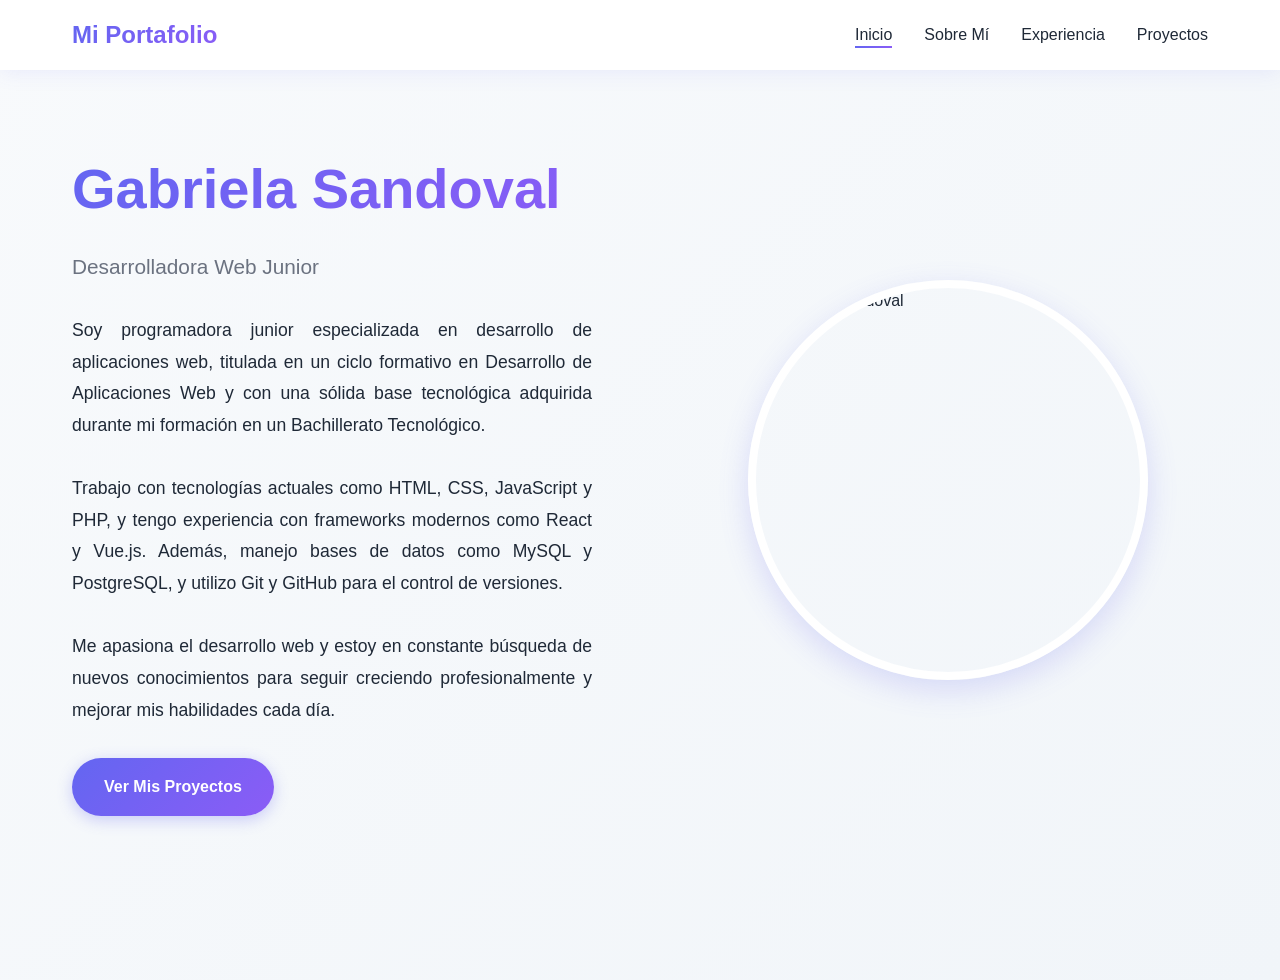
==== index.html @ 5e17a6da "proyectos_php" ====
<!DOCTYPE html>
<html lang="es">
<head>
    <meta charset="UTF-8">
    <meta name="viewport" content="width=device-width, initial-scale=1.0">
    <title> Gabriela Sandoval - Portafolio</title>
    <link href="https://cdnjs.cloudflare.com/ajax/libs/font-awesome/6.0.0/css/all.min.css" rel="stylesheet">
    <script src="./main.js"></script>
    <link rel="stylesheet" href="./estilos.css">
</head>
<body>
    <header>
        <nav>
            <div class="logo">Mi Portafolio</div>
            
            <div class="hamburger" onclick="toggleMenu()">
                <span></span>
                <span></span>
                <span></span>
            </div>
            
            <ul class="nav-links" id="navLinks">
                <li><a href="#" onclick="showPage('home'); closeMenu();" class="active">Inicio</a></li>
                <li><a href="#" onclick="showPage('about'); closeMenu();">Sobre Mí</a></li>
                <li><a href="#" onclick="showPage('experience'); closeMenu();">Experiencia</a></li>
                <li><a href="#" onclick="showPage('projects'); closeMenu();">Proyectos</a></li>
            </ul>
        </nav>
    </header>

    <main>
        <!-- Home Page -->
        <div id="home" class="page active">
            <section class="hero">
                <div class="hero-content">
                    <h1>Gabriela Sandoval</h1>
                    <p class="subtitle">Desarrolladora Web Junior</p>
                    <p class="description">
                        Soy programadora junior especializada en desarrollo de aplicaciones web, titulada en un ciclo formativo en Desarrollo de Aplicaciones Web y con una sólida base tecnológica adquirida durante mi formación en un Bachillerato Tecnológico.
                        <br><br>Trabajo con tecnologías actuales como HTML, CSS, JavaScript y PHP, y tengo experiencia con frameworks modernos como React y Vue.js. Además, manejo bases de datos como MySQL y PostgreSQL, y utilizo Git y GitHub para el control de versiones.
                        <br><br>Me apasiona el desarrollo web y estoy en constante búsqueda de nuevos conocimientos para seguir creciendo profesionalmente y mejorar mis habilidades cada día.
                    </p>
                    <a href="#" onclick="showPage('projects')" class="cta-button">
                        Ver Mis Proyectos
                    </a>
                </div>
                <div class="hero-image">
                    <img src="https://res.cloudinary.com/dhw8hy9el/image/upload/v1749577995/1733227159108_lafixz.jpg" alt="Gabriela Sandoval" class="profile-photo">
                </div>
            </section>
        </div>

        <!-- About Page -->
        <div id="about" class="page">
            <section class="about-section">
                <h2 class="section-title">Sobre Mí</h2>
                <p style="font-size: 1.1rem; line-height: 1.8; text-align: center; margin-bottom: 3rem;">
                    Soy una desarrolladora web de 19 años, recién graduada del Ciclo Superior en Desarrollo de Aplicaciones Web. A lo largo de mi formación, he trabajado con tecnologías actuales y he tenido la oportunidad de aplicar mis conocimientos en entornos profesionales reales, lo que me ha permitido adquirir experiencia práctica y consolidar mis habilidades. Me apasiona crear soluciones web innovadoras y estoy siempre dispuesta a aprender nuevas tecnologías.
                </p>

                <div class="tech-section">
                    <h3 class="tech-title">Frontend</h3>
                    <div class="tech-grid">
                        <div class="tech-item">
                            <i class="fab fa-html5 tech-icon html-icon"></i>
                            <span class="tech-name">HTML5</span>
                        </div>
                        <div class="tech-item">
                            <i class="fab fa-css3-alt tech-icon css-icon"></i>
                            <span class="tech-name">CSS3</span>
                        </div>
                        <div class="tech-item">
                            <i class="fab fa-js-square tech-icon js-icon"></i>
                            <span class="tech-name">JavaScript</span>
                        </div>
                        <div class="tech-item">
                            <i class="fab fa-react tech-icon react-icon"></i>
                            <span class="tech-name">React</span>
                        </div>
                        <div class="tech-item">
                            <i class="fab fa-vuejs tech-icon vue-icon"></i>
                            <span class="tech-name">Vue.js</span>
                        </div>
                        <div class="tech-item">
                            <i class="fab fa-bootstrap tech-icon bootstrap-icon"></i>
                            <span class="tech-name">Bootstrap</span>
                        </div>
                    </div>
                </div>

                <div class="tech-section">
                    <h3 class="tech-title">Backend</h3>
                    <div class="tech-grid">
                        <div class="tech-item">
                            <i class="fab fa-java tech-icon java-icon"></i>
                            <span class="tech-name">Java</span>
                        </div>
                        <div class="tech-item">
                            <i class="fas fa-database tech-icon mysql-icon"></i>
                            <span class="tech-name">MySQL</span>
                        </div>
                        <div class="tech-item">
                            <i class="fab fa-php tech-icon php-icon"></i>
                            <span class="tech-name">PHP</span>
                        </div>
                        <div class="tech-item">
                            <i class="fas fa-database tech-icon postgresql-icon"></i>
                            <span class="tech-name">PostgreSQL</span>
                        </div>
                    </div>
                </div>

                <div class="tech-section">
                    <h3 class="tech-title">Control de Versiones</h3>
                    <div class="tech-grid">
                        <div class="tech-item">
                            <i class="fab fa-git-alt tech-icon git-icon"></i>
                            <span class="tech-name">Git</span>
                        </div>
                        <div class="tech-item">
                            <i class="fab fa-github tech-icon github-icon"></i>
                            <span class="tech-name">GitHub</span>
                        </div>
                    </div>
                </div>
            </section>

            <section class="about-section">
                <h3 style="font-size: 2rem; margin-bottom: 1.5rem; color: var(--primary-purple);">Más Información Personal</h3>
                <div style="display: grid; grid-template-columns: 1fr 1fr; gap: 2rem; align-items: center;">
                    <div>
                        <p style="margin-bottom: 1rem;"><strong>Ubicación:</strong> Mataró, Barcelona. España</p>
                        <p style="margin-bottom: 1rem;"><strong>Edad:</strong> 19 años</p>
                        <p style="margin-bottom: 1rem;"><strong>Idiomas:</strong> Español (Nativo), Inglés (Intermedio), Catalán(Alto)</p>
                        <p style="margin-bottom: 1rem;"><strong>Intereses Personales:</strong> Lectura, Música, Edición de Videos.</p> 
                    </div>
                    <div style="text-align: center;">
                        <img src="https://res.cloudinary.com/dhw8hy9el/image/upload/v1749577995/1733227159108_lafixz.jpg" alt="Gabriela Sandoval" class="profile-photo">
                    </div>
                </div>
            </section>

            <div class="contact-info">
                <h3 style="margin-bottom: 2rem; color: var(--primary-purple);">Información de Contacto</h3>
                
                <div class="contact-item">
                    <i class="fas fa-envelope"></i>
                    <div>
                        <strong>Email</strong>
                        <p>gabsxc.ss@gmail.com</p>
                    </div>
                </div>
                <div class="contact-item">
                    <i class="fas fa-phone"></i>
                    <div>
                        <strong>Teléfono</strong>
                        <p>+34 666 90 12 03</p>
                    </div>
                </div>
                <div class="contact-item">
                    <i class="fab fa-linkedin"></i>
                    <div>
                        <strong>LinkedIn</strong>
                        <p><a href="https://www.linkedin.com/in/gabriela-sandoval-castillo/">linkedin.com/in/gabriela-sandoval-castillo</a></p>
                    </div>
                </div>
                <div class="contact-item">
                    <i class="fab fa-github"></i>
                    <div>
                        <strong>GitHub</strong>
                        <p><a href="https://github.com/gabsxcs/"> github.com/gabsxcs </a></p>
                    </div>
                </div>
            </div>
        </div>

        <!-- Experience Page -->
        <div id="experience" class="page">
            <h2 class="section-title">Experiencia y Formación</h2>
            
            <div class="timeline">
                <div class="timeline-item">
                    <h3>Desarrolladora Web Junior</h3>
                    <p class="timeline-insti">Tellmebye • Enero 2025 - Junio 2025</p>
                    <p>Prácticas laborales en desarrollo web utilizando PHP, JavaScript, HTML y CSS. Trabajo con bases de datos MySQL. Desarrollo de funcionalidades frontend y backend en proyectos reales.</p>
                </div>
                <div class="timeline-item">
                    <h3>Ciclo Superior en Desarrollo de Aplicaciones Web</h3>
                    <p class="timeline-insti">Institut Thos I Codina • 2023 - 2025</p>
                    <p>Formación superior completa en desarrollo de aplicaciones web. Aprendizaje de lenguajes como PHP, Java, JavaScript, frameworks como React, y gestión de bases de datos con MySQL y PostgreSQL.</p>
                </div>
                <div class="timeline-item">
                    <h3>Bachillerato Científico/Tecnológico</h3>
                    <p class="timeline-insti">Instituto Laia L'Arquera • 2021 - 2023</p>
                    <p>Formación académica en ciencias y tecnología.</p>
                </div>
            </div>
        </div>

        <!-- Projects Page -->
        <div id="projects" class="page">
            <h2 class="section-title">Mis Proyectos</h2>
            
            <div class="projects-grid">
                <div class="project-card">
                    <div class="project-header">
                        <h3>API de Microservicios</h3>
                        <p>Gestión de eventos, tickets y usuarios</p>
                    </div>
                    <div class="project-body">
                        <p>API RESTful construida con arquitectura de microservicios. Soporta autenticación JWT, gestión completa de eventos, tickets en PDF, exportación XML y administración de usuarios, asientos y compras.</p>
                        <div class="project-links">
                            <a href="https://github.com/gabsxcs/Portafolio_Proyectos_Daw/tree/main/PHP/API_REST" class="project-link" target="_blank">
                                <i class="fab fa-github"></i>
                                GitHub
                            </a>
                            <a href="https://gold-firefly-407045.postman.co/workspace/My-Workspace~3f5e3eb7-c4a8-4904-8ec4-5f84d96fe2bd/collection/42588618-d0887037-cf88-4fce-acd1-9564e417508e" class="project-link" target="_blank">
                                <i class="fas fa-external-link-alt"></i>
                                Postman
                            </a>
                        </div>
                    </div>
                </div>

                <div class="project-card">
                    <div class="project-header">
                        <h3>Generador de Entradas PDF</h3>
                        <p>Entradas de conciertos con QR y código de barras</p>
                    </div>
                    <div class="project-body">
                        <p>Aplicación en PHP para generar entradas en formato PDF con diseño visual, código QR y código de barras. Utiliza mPDF, QR Code Generator y Barcode Generator para crear documentos personalizados desde el navegador.</p>
                        <div class="project-links">
                            <a href="https://github.com/gabsxcs/Portafolio_Proyectos_Daw/tree/main/PHP/Entrada_Concierto" class="project-link" target="_blank">
                                <i class="fab fa-github"></i>
                                GitHub
                            </a>
                            <a href="./files/entrada_Demo.pdf" class="project-link" target="_blank">
                                <i class="fas fa-external-link-alt"></i>
                                Demo PDF
                            </a>
                        </div>
                    </div>
                </div>

                <div class="project-card">
                    <div class="project-header">
                        <h3>Gestión de Frases Célebres</h3>
                        <p>Aplicación MVC con PHP y Doctrine</p>
                    </div>
                    <div class="project-body">
                        <p>Aplicación web MVC desarrollada en PHP con Doctrine ORM. <br> Permite gestionar frases célebres, autores y temas con CRUD, buscador, paginación, y enrutamiento dinámico mediante FrontController. Incluye asociaciones y eliminación en cascada.</p>
                        <div class="project-links">
                            <a href="https://github.com/gabsxcs/Portafolio_Proyectos_Daw/tree/main/PHP/Frases_Doctrine" class="project-link" target="_blank">
                                <i class="fab fa-github"></i>
                                GitHub
                            </a>
                        </div>
                    </div>
                </div>

                <div class="project-card">
                    <div class="project-header">
                        <h3>Gestión de Frases + Landing Page</h3>
                        <p>App MVC con XML, eventos y análisis de inversiones</p>
                    </div>
                    <div class="project-body">
                        <p>Aplicación web con arquitectura MVC que gestiona frases célebres, autores y temas. Incluye una landing page con calendario de eventos, formulario de contacto, carga de datos desde XML y análisis de inversiones conectando con Inversis. <br>Base de datos gestionada mediante clases PDO/MySQLi.</p>
                        <div class="project-links">
                            <a href="https://github.com/gabsxcs/Portafolio_Proyectos_Daw/tree/main/PHP/LandingPage_%26_Frases" class="project-link" target="_blank">
                                <i class="fab fa-github"></i>
                                GitHub
                            </a>
                        </div>
                    </div>
                </div>
            </div>
        </div>
    </main>
</body>
</html>
---- estilos.css ----
/*Aqui 1*/

* {
            margin: 0;
            padding: 0;
            box-sizing: border-box;
}

            :root {
            --primary-purple: #6366f1;
            --secondary-purple: #8b5cf6;
            --light-purple: #f3f4f6;
            --dark-purple: #4c1d95;
            --accent-purple: #a855f7;
            --text-dark: #1f2937;
            --text-light: #6b7280;
            --white: #ffffff;
            --gradient: linear-gradient(135deg, #6366f1 0%, #8b5cf6 100%);
            }

        body {
            font-family: 'Segoe UI', Tahoma, Geneva, Verdana, sans-serif;
            line-height: 1.6;
            color: var(--text-dark);
            background: linear-gradient(135deg, #f8fafc 0%, #f1f5f9 100%);
            min-height: 100vh;
        }

        /* Header and Navigation */
        header {
            position: fixed;
            top: 0;
            width: 100%;
            background: rgba(255, 255, 255, 0.95);
            backdrop-filter: blur(10px);
            z-index: 1000;
            padding: 1rem 0;
            box-shadow: 0 2px 20px rgba(99, 102, 241, 0.1);
        }

        nav {
            max-width: 1200px;
            margin: 0 auto;
            display: flex;
            justify-content: space-between;
            align-items: center;
            padding: 0 2rem;
        }

        .logo {
            font-size: 1.5rem;
            font-weight: 700;
            background: var(--gradient);
            -webkit-background-clip: text;
            -webkit-text-fill-color: transparent;
            background-clip: text;
        }

        .nav-links {
            display: flex;
            list-style: none;
            gap: 2rem;
            transition: all 0.3s ease;
        }

        .nav-links a {
            text-decoration: none;
            color: var(--text-dark);
            font-weight: 500;
            transition: all 0.3s ease;
            position: relative;
        }

        .nav-links a::after {
            content: '';
            position: absolute;
            bottom: -5px;
            left: 0;
            width: 0;
            height: 2px;
            background: var(--gradient);
            transition: width 0.3s ease;
        }

        .nav-links a:hover::after,
        .nav-links a.active::after {
            width: 100%;
        }

        /* Menú Hamburguesa */
        .hamburger {
            display: none;
            flex-direction: column;
            cursor: pointer;
            padding: 0.5rem;
            z-index: 1001;
            position: relative;
        }

        .hamburger span {
            width: 25px;
            height: 3px;
            background: var(--primary-purple);
            margin: 3px 0;
            transition: all 0.3s ease;
            border-radius: 2px;
        }

        /* Animación del hamburger a X */
        .hamburger.active span:nth-child(1) {
            transform: rotate(45deg) translate(6px, 6px);
        }

        .hamburger.active span:nth-child(2) {
            opacity: 0;
        }

        .hamburger.active span:nth-child(3) {
            transform: rotate(-45deg) translate(6px, -6px);
        }

        /* Main Content */
        main {
            margin-top: 80px;
            min-height: calc(100vh - 80px);
        }

        .page {
            display: none;
            padding: 4rem 2rem;
            max-width: 1200px;
            margin: 0 auto;
            animation: fadeIn 0.6s ease;
        }

        .page.active {
            display: block;
        }

        @keyframes fadeIn {
            from { opacity: 0; transform: translateY(20px); }
            to { opacity: 1; transform: translateY(0); }
        }

        /* Home Page */
        .hero {
            display: grid;
            grid-template-columns: 1fr 1fr;
            gap: 6rem;
            align-items: center;
            min-height: 70vh;
        }

        .hero-content h1 {
            font-size: 3.5rem;
            font-weight: 700;
            margin-bottom: 1rem;
            background: var(--gradient);
            -webkit-background-clip: text;
            -webkit-text-fill-color: transparent;
            background-clip: text;
        }

        .hero-content .subtitle {
            font-size: 1.3rem;
            color: var(--text-light);
            margin-bottom: 2rem;
        }

        .hero-content .description {
            font-size: 1.1rem;
            line-height: 1.8;
            margin-bottom: 2rem;
            text-align: justify;
        }

        .cta-button {
            display: inline-block;
            background: var(--gradient);
            color: white;
            padding: 1rem 2rem;
            border-radius: 50px;
            text-decoration: none;
            font-weight: 600;
            transition: all 0.3s ease;
            box-shadow: 0 4px 15px rgba(99, 102, 241, 0.3);
        }

        .cta-button:hover {
            transform: translateY(-2px);
            box-shadow: 0 6px 25px rgba(99, 102, 241, 0.4);
        }

        .hero-image {
            position: relative;
            display: flex;
            justify-content: center;
            align-items: center;
        }

        .profile-photo {
            width: 400px;
            height: 400px;
            border-radius: 50%;
            object-fit: cover;
            border: 8px solid white;
            box-shadow: 0 10px 30px rgba(99, 102, 241, 0.2);
            transition: transform 0.3s ease;
        }

        .profile-photo:hover {
            transform: scale(1.05);
        }

        /* About Page */
        .about-section {
            background: white;
            border-radius: 20px;
            padding: 3rem;
            margin-bottom: 3rem;
            box-shadow: 0 5px 25px rgba(0, 0, 0, 0.1);
        }

        .section-title {
            font-size: 2.5rem;
            font-weight: 700;
            text-align: center;
            margin-bottom: 3rem;
            background: var(--gradient);
            -webkit-background-clip: text;
            -webkit-text-fill-color: transparent;
            background-clip: text;
        }

        /* Nuevos estilos para las secciones de tecnologías */
        .tech-section {
            margin-bottom: 3rem;
        }

        .tech-title {
            font-size: 1.5rem;
            font-weight: 600;
            color: var(--primary-purple);
            margin-bottom: 1.5rem;
            text-align: center;
            position: relative;
        }

        .tech-title::after {
            content: '';
            position: absolute;
            bottom: -8px;
            left: 50%;
            transform: translateX(-50%);
            width: 50px;
            height: 3px;
            background: var(--gradient);
            border-radius: 2px;
        }

        .tech-grid {
            display: grid;
            grid-template-columns: repeat(auto-fit, minmax(120px, 1fr));
            gap: 1.5rem;
            margin-top: 2rem;
        }

        .tech-item {
            display: flex;
            flex-direction: column;
            align-items: center;
            padding: 1.5rem;
            background: linear-gradient(135deg, #f8fafc 0%, #f1f5f9 100%);
            border-radius: 15px;
            transition: all 0.3s ease;
            border: 2px solid transparent;
        }

        .tech-item:hover {
            transform: translateY(-5px);
            border-color: var(--primary-purple);
            box-shadow: 0 8px 25px rgba(99, 102, 241, 0.15);
        }

        .tech-icon {
            font-size: 2.5rem;
            margin-bottom: 0.8rem;
            transition: transform 0.3s ease;
        }

        .tech-item:hover .tech-icon {
            transform: scale(1.1);
        }

        .tech-name {
            font-size: 0.9rem;
            font-weight: 600;
            color: var(--text-dark);
            text-align: center;
        }

        /* Colores específicos para cada tecnología */
        .html-icon { color: #e34f26; }
        .css-icon { color: #1572b6; }
        .js-icon { color: #f7df1e; }
        .react-icon { color: #61dafb; }
        .vue-icon { color: #4fc08d; }
        .bootstrap-icon { color: #7952b3; }
        .php-icon { color: #777bb4; }
        .mysql-icon { color: #4479a1; }
        .postgresql-icon { color: #336791; }
        .git-icon { color: #f05032; }
        .github-icon { color: #181717; }

        /* Experience Page */
        .timeline {
            position: relative;
            margin: 2rem 0;
        }

        .timeline::before {
            content: '';
            position: absolute;
            left: 50%;
            top: 0;
            bottom: 0;
            width: 2px;
            background: var(--gradient);
            transform: translateX(-50%);
        }

        .timeline-item {
            position: relative;
            margin: 2rem 0;
            padding: 2rem;
            background: white;
            border-radius: 15px;
            box-shadow: 0 5px 25px rgba(0, 0, 0, 0.1);
            width: 45%;
        }


        .timeline-item h3{
            color: var(--primary-purple); 
            margin-bottom: 0.5rem;
        }


        .timeline-item p {
            text-align: justify;
        }

        .timeline-insti{
            color: var(--text-light);
            margin-bottom: 1rem;
        }

        .timeline-item:nth-child(odd) {
            margin-left: 0;
        }

        .timeline-item:nth-child(even) {
            margin-left: 55%;
        }

        .timeline-item::before {
            content: '';
            position: absolute;
            top: 2rem;
            width: 15px;
            height: 15px;
            background: var(--primary-purple);
            border-radius: 50%;
            border: 3px solid white;
        }

        .timeline-item:nth-child(odd)::before {
            right: -8px;
        }

        .timeline-item:nth-child(even)::before {
            left: -8px;
        }

        /* Projects Page */
        .projects-grid {
            display: grid;
            grid-template-columns: repeat(auto-fit, minmax(350px, 1fr));
            gap: 2rem;
            margin-top: 2rem;
        }

        .project-card {
            background: white;
            border-radius: 15px;
            overflow: hidden;
            box-shadow: 0 5px 25px rgba(0, 0, 0, 0.1);
            transition: all 0.3s ease;
        }

        .project-card:hover {
            transform: translateY(-10px);
            box-shadow: 0 15px 35px rgba(99, 102, 241, 0.2);
        }

        .project-header {
            background: var(--gradient);
            color: white;
            padding: 1.5rem;
        }

        .project-body {
            padding: 1.5rem;
            text-align: justify;
        }

        .project-links {
            display: flex;
            gap: 1rem;
            margin-top: 1rem;
        }

        .project-link {
            display: inline-flex;
            align-items: center;
            gap: 0.5rem;
            background: var(--light-purple);
            color: var(--primary-purple);
            padding: 0.5rem 1rem;
            border-radius: 25px;
            text-decoration: none;
            font-weight: 500;
            transition: all 0.3s ease;
        }

        .project-link:hover {
            background: var(--primary-purple);
            color: white;
        }

        /* Contact Info */
        .contact-info {
            background: white;
            padding: 3rem;
            border-radius: 20px;
            box-shadow: 0 5px 25px rgba(0, 0, 0, 0.1);
            margin-top: 2rem;
        }

        .contact-item {
            display: flex;
            align-items: center;
            gap: 1rem;
            margin-bottom: 2rem;
            padding: 1rem;
            background: var(--light-purple);
            border-radius: 10px;
        }

        .contact-item i {
            color: var(--primary-purple);
            font-size: 1.5rem;
        }

        .contact-item a{
            text-decoration: none;
            color: inherit;
        }

        .contact-item a:hover{
            color: var(--primary-purple);
        }

        /* Responsive Design */
        @media (max-width: 768px) {
            .hamburger {
                display: flex;
            }

            .nav-links {
                position: fixed;
                top: 80px;
                left: 0;
                width: 100%;
                height: calc(100vh - 80px);
                background: rgba(255, 255, 255, 0.98);
                backdrop-filter: blur(10px);
                flex-direction: column;
                justify-content: flex-start;
                align-items: center;
                padding-top: 2rem;
                gap: 2rem;
                transform: translateX(-100%);
                transition: transform 0.3s ease;
            }

            .nav-links.active {
                transform: translateX(0);
            }

            .nav-links li {
                width: 100%;
                text-align: center;
            }

            .nav-links a {
                display: block;
                padding: 1rem;
                font-size: 1.2rem;
                border-radius: 10px;
                margin: 0 2rem;
                transition: all 0.3s ease;
            }

            .nav-links a:hover {
                background: var(--light-purple);
                color: var(--primary-purple);
            }

            .hero {
                grid-template-columns: 1fr;
                text-align: center;
                gap: 3rem;
            }

            /* Cambiar orden en móvil - foto arriba */
            .hero-image {
                order: -1;
                margin-bottom: 2rem;
            }

            .hero-content h1 {
                font-size: 2.5rem;
            }

            .timeline::before {
                left: 2rem;
            }

            .timeline-item {
                width: calc(100% - 4rem);
                margin-left: 4rem;
            }

            .timeline-item::before {
                left: -8px;
            }

            .projects-grid {
                grid-template-columns: 1fr;
            }

            .tech-grid {
                grid-template-columns: repeat(auto-fit, minmax(100px, 1fr));
                gap: 1rem;
            }

            .profile-photo {
                width: 280px;
                height: 280px;
            }
        }

        @media (max-width: 480px) {
            nav {
                padding: 0 1rem;
            }

            .page {
                padding: 2rem 1rem;
            }

            .hero-content h1 {
                font-size: 2rem;
            }

            .section-title {
                font-size: 2rem;
            }

            .about-section {
                padding: 2rem;
            }

            .profile-photo {
                width: 250px;
                height: 250px;
            }

            .hero {
                gap: 2rem;
            }

            .tech-grid {
                grid-template-columns: repeat(auto-fit, minmax(80px, 1fr));
            }

            .tech-item {
                padding: 1rem;
            }

            .tech-icon {
                font-size: 2rem;
            }
        }

@media (max-width: 768px) {
    .about-section div[style*="display: grid"] {
        display: block !important;
        gap: 0 !important;
    }
    
    .about-section div[style*="display: grid"] > div:first-child {
        margin-bottom: 2rem;
    }
    
    .about-section div[style*="display: grid"] > div:last-child {
        text-align: center !important;
        margin-top: 1rem;
    }
    
    .about-section .profile-photo {
        width: 200px;
        height: 200px;
        margin: 0 auto;
    }
    
    .timeline {
        position: relative;
        margin: 2rem 0;
        padding-left: 2rem;
    }
    
    .timeline::before {
        left: 1rem;
        transform: none;
    }
    
    .timeline-item {
        width: calc(100% - 2rem);
        margin-left: 2rem;
        margin-bottom: 2rem;
    }
    
    .timeline-item:nth-child(odd),
    .timeline-item:nth-child(even) {
        margin-left: 2rem;
    }
    
    .timeline-item::before {
        left: -1.5rem;
        top: 1.5rem;
    }
    
    .timeline-item:nth-child(odd)::before,
    .timeline-item:nth-child(even)::before {
        left: -1.5rem;
    }
}

@media (max-width: 480px) {
    .about-section div[style*="display: grid"] p {
        font-size: 0.9rem;
        line-height: 1.6;
    }
    
    .about-section .profile-photo {
        width: 180px;
        height: 180px;
    }
    
    .timeline {
        padding-left: 1.5rem;
    }
    
    .timeline::before {
        left: 0.75rem;
    }
    
    .timeline-item {
        width: calc(100% - 1.5rem);
        margin-left: 1.5rem;
        padding: 1.5rem;
    }
    
    .timeline-item:nth-child(odd),
    .timeline-item:nth-child(even) {
        margin-left: 1.5rem;
    }
    
    .timeline-item::before {
        left: -1.25rem;
        width: 12px;
        height: 12px;
    }
    
    .timeline-item:nth-child(odd)::before,
    .timeline-item:nth-child(even)::before {
        left: -1.25rem;
    }
}

@media (max-width: 768px) {
    .about-section h3 {
        font-size: 1.5rem !important;
        text-align: center;
        margin-bottom: 1.5rem !important;
    }
    
    .about-section p {
        text-align: left;
        margin-bottom: 1rem;
    }
    
    .about-section p strong {
        color: var(--primary-purple);
    }
    
    .contact-info {
        padding: 2rem 1.5rem;
        margin-top: 2rem;
    }
    
    .contact-info h3 {
        font-size: 1.5rem !important;
        text-align: center;
        margin-bottom: 2rem !important;
    }
    
    .contact-item {
        flex-direction: column;
        text-align: center;
        gap: 0.5rem;
        padding: 1.5rem;
        margin-bottom: 1.5rem;
        border-radius: 15px;
    }
    
    .contact-item i {
        font-size: 2rem;
        margin-bottom: 0.5rem;
    }
    
    .contact-item div {
        width: 100%;
    }
    
    .contact-item strong {
        display: block;
        font-size: 1.1rem;
        margin-bottom: 0.5rem;
        color: var(--primary-purple);
    }
    
    .contact-item p {
        margin: 0;
        font-size: 0.95rem;
        line-height: 1.4;
        word-break: break-word;
    }
    
    .contact-item a {
        font-size: 0.9rem;
        word-break: break-all;
    }
}

@media (max-width: 480px) {
    .contact-info {
        padding: 1.5rem 1rem;
    }
    
    .contact-info h3 {
        font-size: 1.3rem !important;
    }
    
    .contact-item {
        padding: 1.2rem;
        margin-bottom: 1rem;
    }
    
    .contact-item i {
        font-size: 1.8rem;
    }
    
    .contact-item strong {
        font-size: 1rem;
    }
    
    .contact-item p {
        font-size: 0.9rem;
    }
    
    .contact-item a {
        font-size: 0.85rem;
    }
    
    .contact-item:nth-child(4) p {
        line-height: 1.3;
    }
            /*aqui*/
}
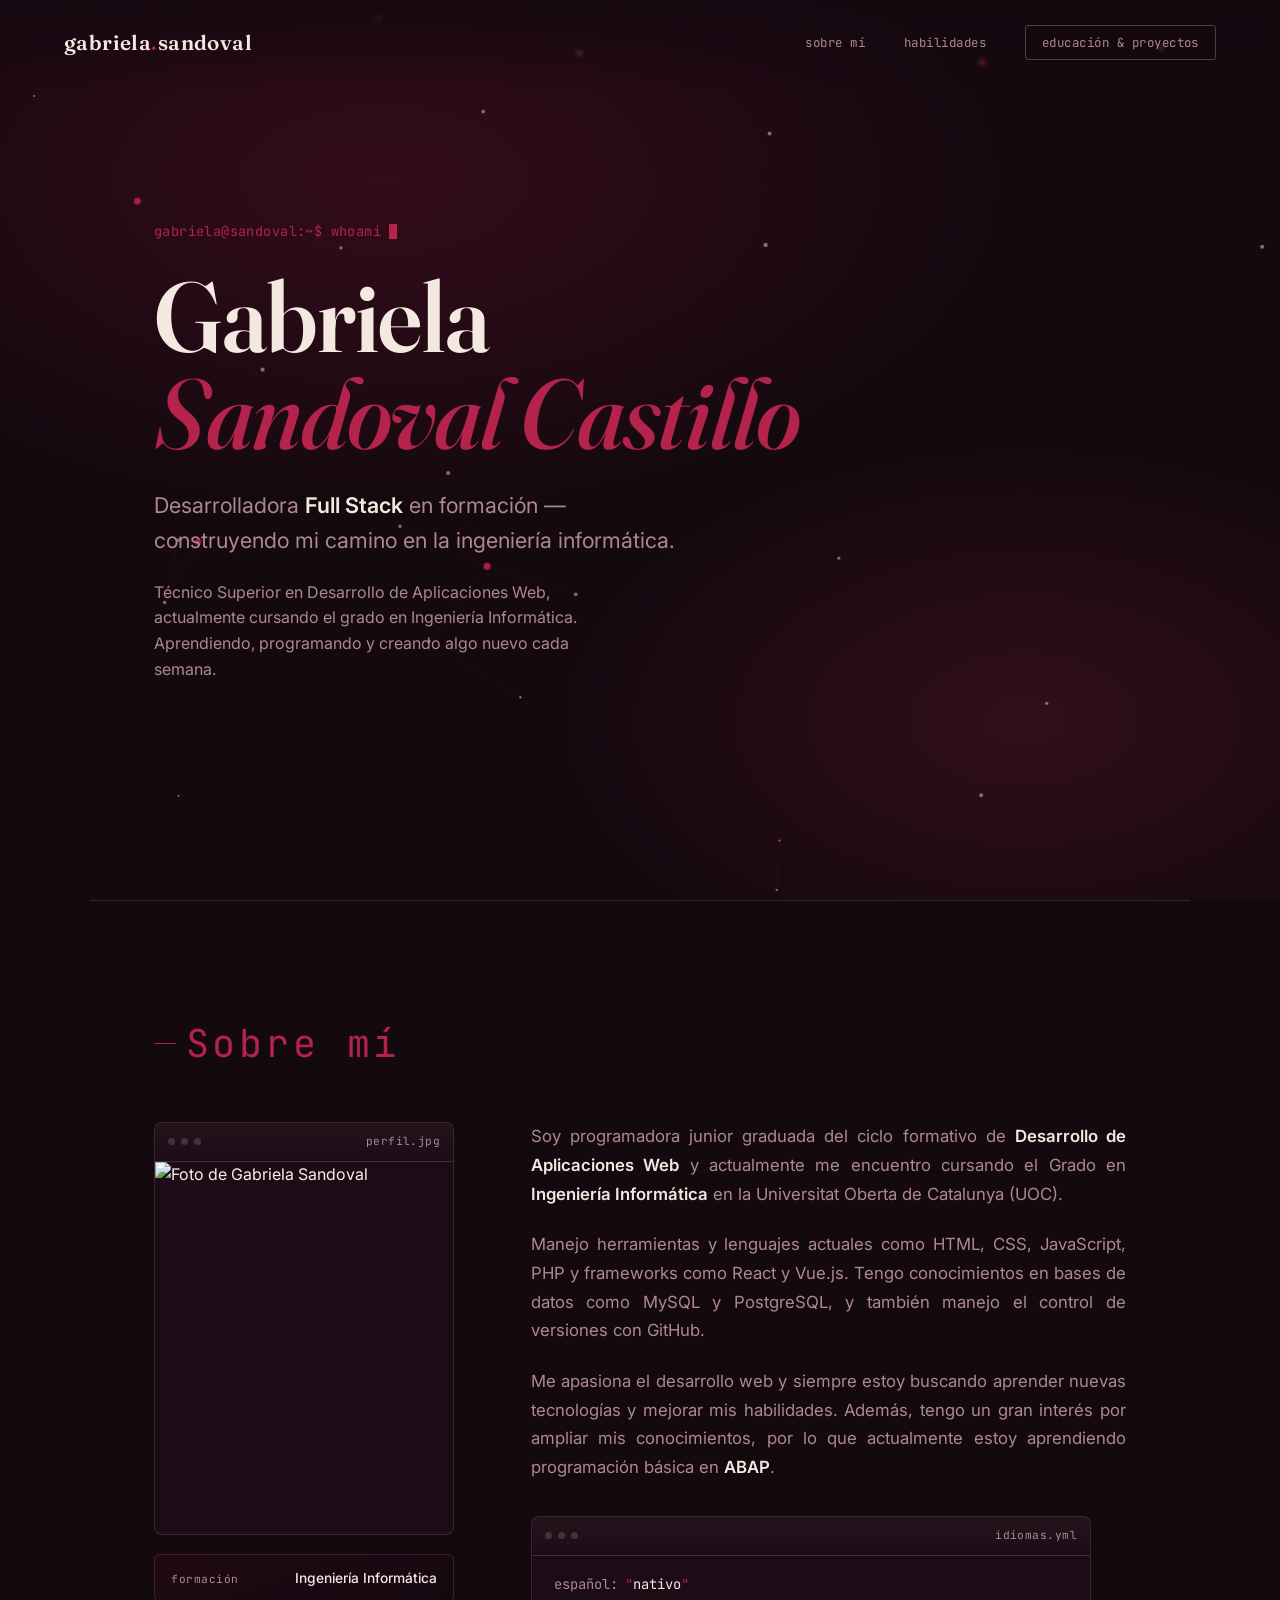
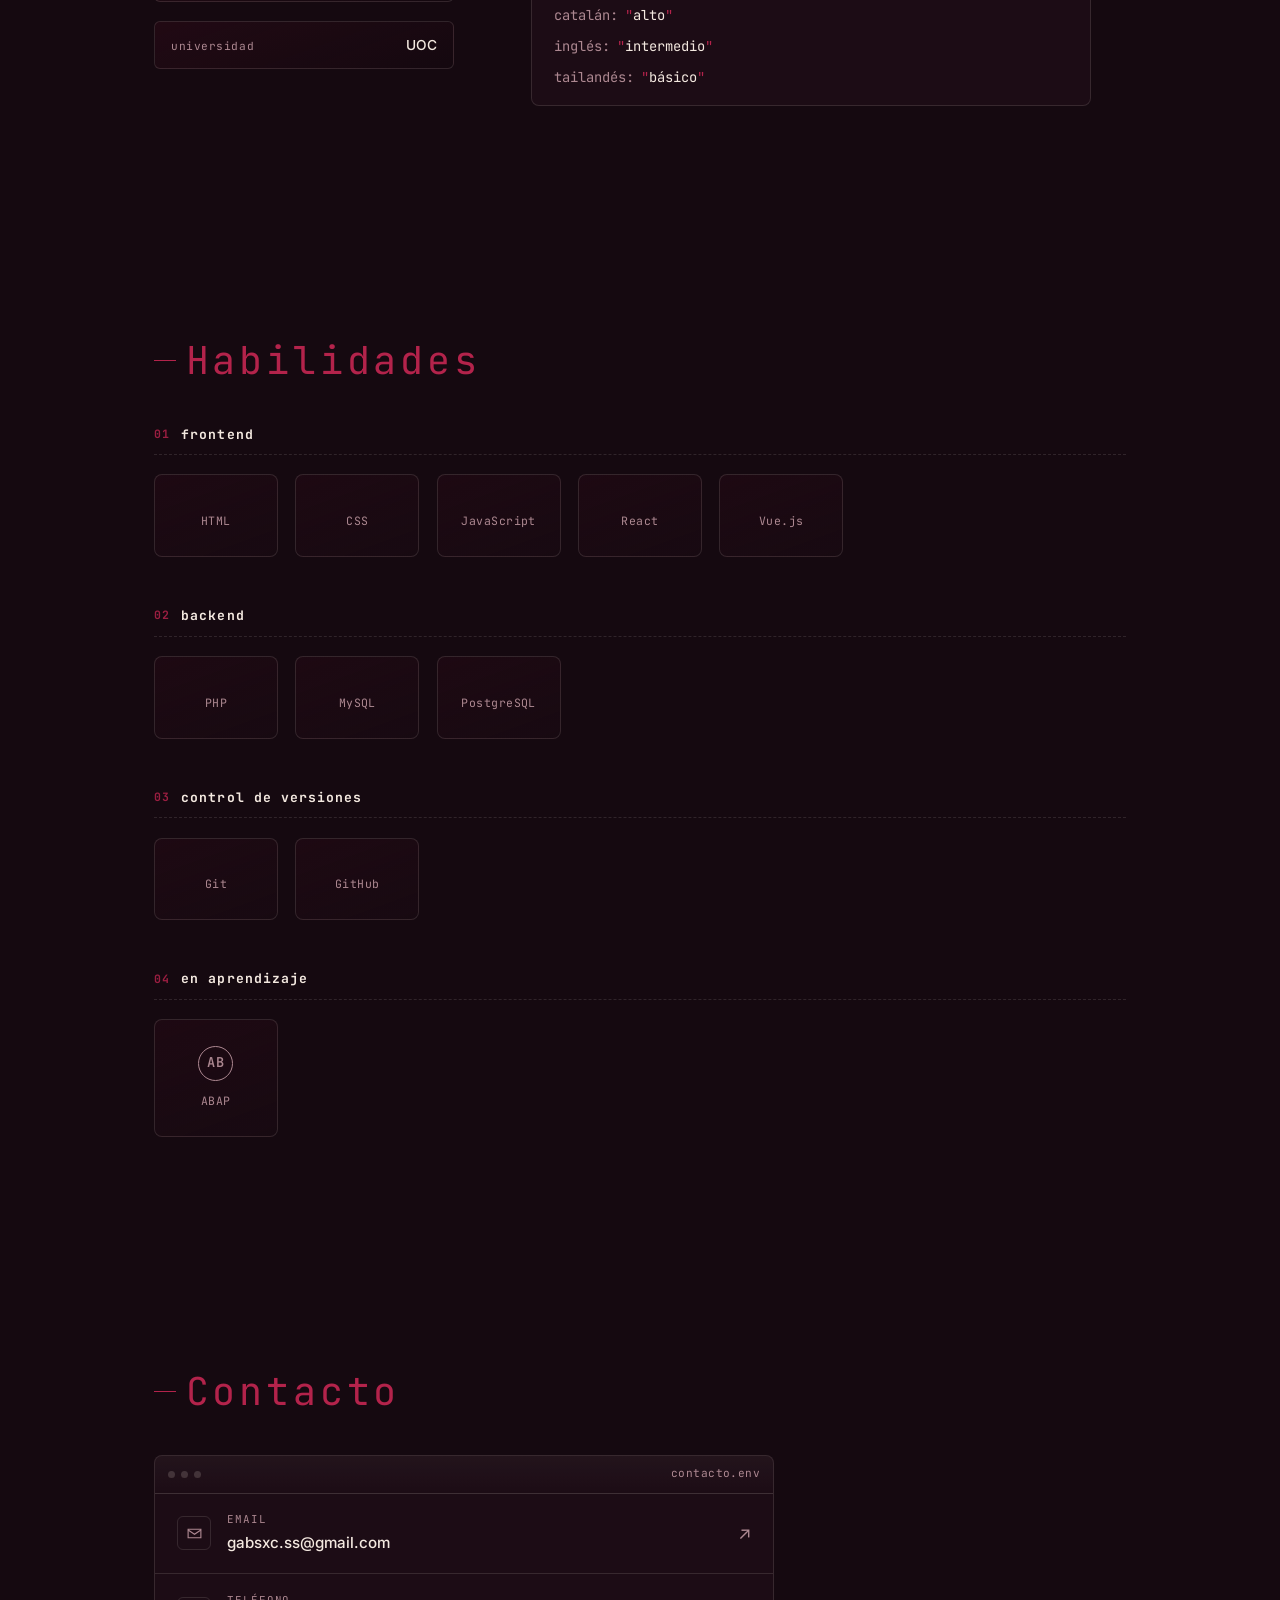
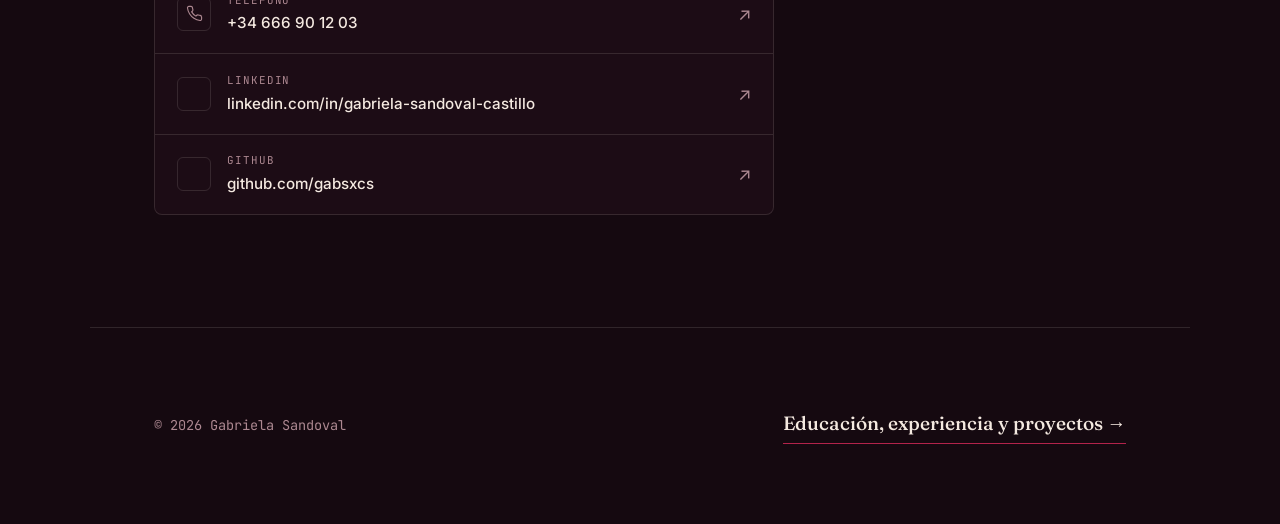
==== commit 7e18af80: "portafolioV3" ====
--- a/index.html
+++ b/index.html
@@ -1,280 +1,188 @@
 <!DOCTYPE html>
 <html lang="es">
 <head>
-    <meta charset="UTF-8">
-    <meta name="viewport" content="width=device-width, initial-scale=1.0">
-    <title> Gabriela Sandoval - Portafolio</title>
-    <link href="https://cdnjs.cloudflare.com/ajax/libs/font-awesome/6.0.0/css/all.min.css" rel="stylesheet">
-    <script src="./main.js"></script>
-    <link rel="stylesheet" href="./estilos.css">
+<meta charset="UTF-8">
+<meta name="viewport" content="width=device-width, initial-scale=1.0">
+<title>Gabriela Sandoval — Desarrolladora Web</title>
+<link rel="preconnect" href="https://fonts.googleapis.com">
+<link rel="preconnect" href="https://fonts.gstatic.com" crossorigin>
+<link href="https://fonts.googleapis.com/css2?family=Fraunces:ital,opsz,wght@0,9..144,300;0,9..144,500;0,9..144,600;0,9..144,700;1,9..144,500&family=Inter:wght@400;500;600;700&family=JetBrains+Mono:wght@400;500;600&display=swap" rel="stylesheet">
+<link rel="stylesheet" href="https://cdn.jsdelivr.net/npm/devicon@2.15.1/devicon.min.css">
+<script src="./script/script.js" defer></script>
+<link rel="stylesheet" href="./styles/styles.css">
 </head>
 <body>
-    <header>
-        <nav>
-            <div class="logo">Mi Portafolio</div>
-            
-            <div class="hamburger" onclick="toggleMenu()">
-                <span></span>
-                <span></span>
-                <span></span>
-            </div>
-            
-            <ul class="nav-links" id="navLinks">
-                <li><a href="#" onclick="showPage('home'); closeMenu();" class="active">Inicio</a></li>
-                <li><a href="#" onclick="showPage('about'); closeMenu();">Sobre Mí</a></li>
-                <li><a href="#" onclick="showPage('experience'); closeMenu();">Experiencia</a></li>
-                <li><a href="#" onclick="showPage('projects'); closeMenu();">Proyectos</a></li>
-            </ul>
-        </nav>
-    </header>
 
-    <main>
-        <!-- Home Page -->
-        <div id="home" class="page active">
-            <section class="hero">
-                <div class="hero-content">
-                    <h1>Gabriela Sandoval</h1>
-                    <p class="subtitle">Desarrolladora Web Junior</p>
-                    <p class="description">
-                        Soy programadora junior especializada en desarrollo de aplicaciones web, titulada en un ciclo formativo en Desarrollo de Aplicaciones Web y con una sólida base tecnológica adquirida durante mi formación en un Bachillerato Tecnológico.
-                        <br><br>Trabajo con tecnologías actuales como HTML, CSS, JavaScript y PHP, y tengo experiencia con frameworks modernos como React y Vue.js. Además, manejo bases de datos como MySQL y PostgreSQL, y utilizo Git y GitHub para el control de versiones.
-                        <br><br>Me apasiona el desarrollo web y estoy en constante búsqueda de nuevos conocimientos para seguir creciendo profesionalmente y mejorar mis habilidades cada día.
-                    </p>
-                    <a href="#" onclick="showPage('projects')" class="cta-button">
-                        Ver Mis Proyectos
-                    </a>
-                </div>
-                <div class="hero-image">
-                    <img src="https://res.cloudinary.com/dhw8hy9el/image/upload/v1749577995/1733227159108_lafixz.jpg" alt="Gabriela Sandoval" class="profile-photo">
-                </div>
-            </section>
+<header>
+  <div class="logo">gabriela<span>.</span>sandoval</div>
+  <nav>
+    <ul>
+      <li><a href="#sobre-mi">Sobre mí</a></li>
+      <li><a href="#habilidades">Habilidades</a></li>
+      <li><a href="./experience.html" class="nav-cta">Educación &amp; Proyectos</a></li>
+    </ul>
+  </nav>
+</header>
+
+<section class="hero">
+  <canvas id="network-canvas" aria-hidden="true"></canvas>
+  <div class="hero-content">
+    <div class="prompt-line mono">gabriela@sandoval:~$ whoami<span class="cursor"></span></div>
+    <h1 class="name">Gabriela<br><em>Sandoval Castillo </em></h1>
+    <p class="role-tag">Desarrolladora <strong>Full Stack</strong> en formación — construyendo mi camino en la ingeniería informática.</p>
+    <p class="hero-desc">Técnico Superior en Desarrollo de Aplicaciones Web, actualmente cursando el grado en Ingeniería Informática. Aprendiendo, programando y creando algo nuevo cada semana.</p>
+  </div>
+</section>
+
+<section class="page-section reveal" id="sobre-mi">
+  <div class="eyebrow mono">Sobre mí</div>
+  
+  <div class="about-grid">
+    <div class="about-visual">
+      <div class="frame photo-frame">
+        <div class="frame-bar">
+          <span class="dot"></span><span class="dot"></span><span class="dot"></span>
+          <span class="frame-name mono">perfil.jpg</span>
         </div>
+        <img src="https://res.cloudinary.com/dhw8hy9el/image/upload/v1784053404/copy_of_a77ff2ea-f01c-4228-88a5-caf996337a2b_fik5fg.jpg" alt="Foto de Gabriela Sandoval">
+      </div>
 
-        <!-- About Page -->
-        <div id="about" class="page">
-            <section class="about-section">
-                <h2 class="section-title">Sobre Mí</h2>
-                <p style="font-size: 1.1rem; line-height: 1.8; text-align: center; margin-bottom: 3rem;">
-                    Soy una desarrolladora web de 19 años, recién graduada del Ciclo Superior en Desarrollo de Aplicaciones Web. A lo largo de mi formación, he trabajado con tecnologías actuales y he tenido la oportunidad de aplicar mis conocimientos en entornos profesionales reales, lo que me ha permitido adquirir experiencia práctica y consolidar mis habilidades. Me apasiona crear soluciones web innovadoras y estoy siempre dispuesta a aprender nuevas tecnologías.
-                </p>
+      <div class="status-chip">
+        <span class="label mono">formación</span>
+        <span class="value">Ingeniería Informática</span>
+      </div>
+      <div class="status-chip">
+        <span class="label mono">universidad</span>
+        <span class="value">UOC</span>
+      </div>
+    </div>
 
-                <div class="tech-section">
-                    <h3 class="tech-title">Frontend</h3>
-                    <div class="tech-grid">
-                        <div class="tech-item">
-                            <i class="fab fa-html5 tech-icon html-icon"></i>
-                            <span class="tech-name">HTML5</span>
-                        </div>
-                        <div class="tech-item">
-                            <i class="fab fa-css3-alt tech-icon css-icon"></i>
-                            <span class="tech-name">CSS3</span>
-                        </div>
-                        <div class="tech-item">
-                            <i class="fab fa-js-square tech-icon js-icon"></i>
-                            <span class="tech-name">JavaScript</span>
-                        </div>
-                        <div class="tech-item">
-                            <i class="fab fa-react tech-icon react-icon"></i>
-                            <span class="tech-name">React</span>
-                        </div>
-                        <div class="tech-item">
-                            <i class="fab fa-vuejs tech-icon vue-icon"></i>
-                            <span class="tech-name">Vue.js</span>
-                        </div>
-                        <div class="tech-item">
-                            <i class="fab fa-bootstrap tech-icon bootstrap-icon"></i>
-                            <span class="tech-name">Bootstrap</span>
-                        </div>
-                    </div>
-                </div>
+    <div class="about-text">
+        <p>Soy programadora junior graduada del ciclo formativo de <strong>Desarrollo de Aplicaciones Web</strong> y actualmente me encuentro cursando el Grado en <strong>Ingeniería Informática</strong> en la Universitat Oberta de Catalunya (UOC).</p>
+        
+        <p>Manejo herramientas y lenguajes actuales como HTML, CSS, JavaScript, PHP y frameworks como React y Vue.js. Tengo conocimientos en bases de datos como MySQL y PostgreSQL, y también manejo el control de versiones con GitHub.</p>
 
-                <div class="tech-section">
-                    <h3 class="tech-title">Backend</h3>
-                    <div class="tech-grid">
-                        <div class="tech-item">
-                            <i class="fab fa-java tech-icon java-icon"></i>
-                            <span class="tech-name">Java</span>
-                        </div>
-                        <div class="tech-item">
-                            <i class="fas fa-database tech-icon mysql-icon"></i>
-                            <span class="tech-name">MySQL</span>
-                        </div>
-                        <div class="tech-item">
-                            <i class="fab fa-php tech-icon php-icon"></i>
-                            <span class="tech-name">PHP</span>
-                        </div>
-                        <div class="tech-item">
-                            <i class="fas fa-database tech-icon postgresql-icon"></i>
-                            <span class="tech-name">PostgreSQL</span>
-                        </div>
-                    </div>
-                </div>
+        <p>Me apasiona el desarrollo web y siempre estoy buscando aprender nuevas tecnologías y mejorar mis habilidades. Además, tengo un gran interés por ampliar mis conocimientos, por lo que actualmente estoy aprendiendo programación básica en <strong>ABAP</strong>.</p>
 
-                <div class="tech-section">
-                    <h3 class="tech-title">Control de Versiones</h3>
-                    <div class="tech-grid">
-                        <div class="tech-item">
-                            <i class="fab fa-git-alt tech-icon git-icon"></i>
-                            <span class="tech-name">Git</span>
-                        </div>
-                        <div class="tech-item">
-                            <i class="fab fa-github tech-icon github-icon"></i>
-                            <span class="tech-name">GitHub</span>
-                        </div>
-                    </div>
-                </div>
-            </section>
+        <!-- Bloque de idiomas, estilo terminal -->
+        <div class="frame terminal-block">
+          <div class="frame-bar">
+            <span class="dot"></span><span class="dot"></span><span class="dot"></span>
+            <span class="frame-name mono">idiomas.yml</span>
+          </div>
+          <div class="terminal-body mono">
+            <div class="yml-row"><span class="yml-key">español:</span><span class="yml-val">nativo</span></div>
+            <div class="yml-row"><span class="yml-key">catalán:</span><span class="yml-val">alto</span></div>
+            <div class="yml-row"><span class="yml-key">inglés:</span><span class="yml-val">intermedio</span></div>
+            <div class="yml-row"><span class="yml-key">tailandés:</span><span class="yml-val">básico</span></div>
+          </div>
+        </div>
+    </div>
+  </div>
+</section>
 
-            <section class="about-section">
-                <h3 style="font-size: 2rem; margin-bottom: 1.5rem; color: var(--primary-purple);">Más Información Personal</h3>
-                <div style="display: grid; grid-template-columns: 1fr 1fr; gap: 2rem; align-items: center;">
-                    <div>
-                        <p style="margin-bottom: 1rem;"><strong>Ubicación:</strong> Mataró, Barcelona. España</p>
-                        <p style="margin-bottom: 1rem;"><strong>Edad:</strong> 19 años</p>
-                        <p style="margin-bottom: 1rem;"><strong>Idiomas:</strong> Español (Nativo), Inglés (Intermedio), Catalán(Alto)</p>
-                        <p style="margin-bottom: 1rem;"><strong>Intereses Personales:</strong> Lectura, Música, Edición de Videos.</p> 
-                    </div>
-                    <div style="text-align: center;">
-                        <img src="https://res.cloudinary.com/dhw8hy9el/image/upload/v1749577995/1733227159108_lafixz.jpg" alt="Gabriela Sandoval" class="profile-photo">
-                    </div>
-                </div>
-            </section>
+<section class="page-section reveal" id="habilidades">
+  <div class="eyebrow mono">Habilidades</div>
 
-            <div class="contact-info">
-                <h3 style="margin-bottom: 2rem; color: var(--primary-purple);">Información de Contacto</h3>
-                
-                <div class="contact-item">
-                    <i class="fas fa-envelope"></i>
-                    <div>
-                        <strong>Email</strong>
-                        <p>gabsxc.ss@gmail.com</p>
-                    </div>
-                </div>
-                <div class="contact-item">
-                    <i class="fas fa-phone"></i>
-                    <div>
-                        <strong>Teléfono</strong>
-                        <p>+34 666 90 12 03</p>
-                    </div>
-                </div>
-                <div class="contact-item">
-                    <i class="fab fa-linkedin"></i>
-                    <div>
-                        <strong>LinkedIn</strong>
-                        <p><a href="https://www.linkedin.com/in/gabriela-sandoval-castillo/">linkedin.com/in/gabriela-sandoval-castillo</a></p>
-                    </div>
-                </div>
-                <div class="contact-item">
-                    <i class="fab fa-github"></i>
-                    <div>
-                        <strong>GitHub</strong>
-                        <p><a href="https://github.com/gabsxcs/"> github.com/gabsxcs </a></p>
-                    </div>
-                </div>
-            </div>
-        </div>
+  <div class="skill-category">
+    <h3 class="skill-cat-title mono"><span class="cat-index">01</span> Frontend</h3>
+    <div class="skill-cards">
+      <div class="skill-card"><i class="devicon-html5-plain"></i><span>HTML</span></div>
+      <div class="skill-card"><i class="devicon-css3-plain"></i><span>CSS</span></div>
+      <div class="skill-card"><i class="devicon-javascript-plain"></i><span>JavaScript</span></div>
+      <div class="skill-card"><i class="devicon-react-original"></i><span>React</span></div>
+      <div class="skill-card"><i class="devicon-vuejs-plain"></i><span>Vue.js</span></div>
+    </div>
+  </div>
 
-        <!-- Experience Page -->
-        <div id="experience" class="page">
-            <h2 class="section-title">Experiencia y Formación</h2>
-            
-            <div class="timeline">
-                <div class="timeline-item">
-                    <h3>Desarrolladora Web Junior</h3>
-                    <p class="timeline-insti">Tellmebye • Enero 2025 - Junio 2025</p>
-                    <p>Prácticas laborales en desarrollo web utilizando PHP, JavaScript, HTML y CSS. Trabajo con bases de datos MySQL. Desarrollo de funcionalidades frontend y backend en proyectos reales.</p>
-                </div>
-                <div class="timeline-item">
-                    <h3>Ciclo Superior en Desarrollo de Aplicaciones Web</h3>
-                    <p class="timeline-insti">Institut Thos I Codina • 2023 - 2025</p>
-                    <p>Formación superior completa en desarrollo de aplicaciones web. Aprendizaje de lenguajes como PHP, Java, JavaScript, frameworks como React, y gestión de bases de datos con MySQL y PostgreSQL.</p>
-                </div>
-                <div class="timeline-item">
-                    <h3>Bachillerato Científico/Tecnológico</h3>
-                    <p class="timeline-insti">Instituto Laia L'Arquera • 2021 - 2023</p>
-                    <p>Formación académica en ciencias y tecnología.</p>
-                </div>
-            </div>
-        </div>
+  <div class="skill-category">
+    <h3 class="skill-cat-title mono"><span class="cat-index">02</span> Backend</h3>
+    <div class="skill-cards">
+      <div class="skill-card"><i class="devicon-php-plain"></i><span>PHP</span></div>
+      <div class="skill-card"><i class="devicon-mysql-plain"></i><span>MySQL</span></div>
+      <div class="skill-card"><i class="devicon-postgresql-plain"></i><span>PostgreSQL</span></div>
+    </div>
+  </div>
 
-        <!-- Projects Page -->
-        <div id="projects" class="page">
-            <h2 class="section-title">Mis Proyectos</h2>
-            
-            <div class="projects-grid">
-                <div class="project-card">
-                    <div class="project-header">
-                        <h3>API de Microservicios</h3>
-                        <p>Gestión de eventos, tickets y usuarios</p>
-                    </div>
-                    <div class="project-body">
-                        <p>API RESTful construida con arquitectura de microservicios. Soporta autenticación JWT, gestión completa de eventos, tickets en PDF, exportación XML y administración de usuarios, asientos y compras.</p>
-                        <div class="project-links">
-                            <a href="https://github.com/gabsxcs/Portafolio_Proyectos_Daw/tree/main/PHP/API_REST" class="project-link" target="_blank">
-                                <i class="fab fa-github"></i>
-                                GitHub
-                            </a>
-                            <a href="https://gold-firefly-407045.postman.co/workspace/My-Workspace~3f5e3eb7-c4a8-4904-8ec4-5f84d96fe2bd/collection/42588618-d0887037-cf88-4fce-acd1-9564e417508e" class="project-link" target="_blank">
-                                <i class="fas fa-external-link-alt"></i>
-                                Postman
-                            </a>
-                        </div>
-                    </div>
-                </div>
+  <div class="skill-category">
+    <h3 class="skill-cat-title mono"><span class="cat-index">03</span> Control de versiones</h3>
+    <div class="skill-cards">
+      <div class="skill-card"><i class="devicon-git-plain"></i><span>Git</span></div>
+      <div class="skill-card"><i class="devicon-github-original"></i><span>GitHub</span></div>
+    </div>
+  </div>
 
-                <div class="project-card">
-                    <div class="project-header">
-                        <h3>Generador de Entradas PDF</h3>
-                        <p>Entradas de conciertos con QR y código de barras</p>
-                    </div>
-                    <div class="project-body">
-                        <p>Aplicación en PHP para generar entradas en formato PDF con diseño visual, código QR y código de barras. Utiliza mPDF, QR Code Generator y Barcode Generator para crear documentos personalizados desde el navegador.</p>
-                        <div class="project-links">
-                            <a href="https://github.com/gabsxcs/Portafolio_Proyectos_Daw/tree/main/PHP/Entrada_Concierto" class="project-link" target="_blank">
-                                <i class="fab fa-github"></i>
-                                GitHub
-                            </a>
-                            <a href="./files/entrada_Demo.pdf" class="project-link" target="_blank">
-                                <i class="fas fa-external-link-alt"></i>
-                                Demo PDF
-                            </a>
-                        </div>
-                    </div>
-                </div>
+  <div class="skill-category">
+    <h3 class="skill-cat-title mono"><span class="cat-index">04</span> En aprendizaje</h3>
+    <div class="skill-cards">
+      <div class="skill-card skill-card--badge">
+        <span class="badge-glyph">AB</span>
+        <span>ABAP</span>
+      </div>
+    </div>
+  </div>
 
-                <div class="project-card">
-                    <div class="project-header">
-                        <h3>Gestión de Frases Célebres</h3>
-                        <p>Aplicación MVC con PHP y Doctrine</p>
-                    </div>
-                    <div class="project-body">
-                        <p>Aplicación web MVC desarrollada en PHP con Doctrine ORM. <br> Permite gestionar frases célebres, autores y temas con CRUD, buscador, paginación, y enrutamiento dinámico mediante FrontController. Incluye asociaciones y eliminación en cascada.</p>
-                        <div class="project-links">
-                            <a href="https://github.com/gabsxcs/Portafolio_Proyectos_Daw/tree/main/PHP/Frases_Doctrine" class="project-link" target="_blank">
-                                <i class="fab fa-github"></i>
-                                GitHub
-                            </a>
-                        </div>
-                    </div>
-                </div>
+</section>
 
-                <div class="project-card">
-                    <div class="project-header">
-                        <h3>Gestión de Frases + Landing Page</h3>
-                        <p>App MVC con XML, eventos y análisis de inversiones</p>
-                    </div>
-                    <div class="project-body">
-                        <p>Aplicación web con arquitectura MVC que gestiona frases célebres, autores y temas. Incluye una landing page con calendario de eventos, formulario de contacto, carga de datos desde XML y análisis de inversiones conectando con Inversis. <br>Base de datos gestionada mediante clases PDO/MySQLi.</p>
-                        <div class="project-links">
-                            <a href="https://github.com/gabsxcs/Portafolio_Proyectos_Daw/tree/main/PHP/LandingPage_%26_Frases" class="project-link" target="_blank">
-                                <i class="fab fa-github"></i>
-                                GitHub
-                            </a>
-                        </div>
-                    </div>
-                </div>
-            </div>
-        </div>
-    </main>
+<section class="page-section reveal" id="contacto">
+  <div class="eyebrow mono">Contacto</div>
+
+  <div class="contact-terminal">
+    <div class="frame-bar">
+      <span class="dot"></span><span class="dot"></span><span class="dot"></span>
+      <span class="frame-name mono">contacto.env</span>
+    </div>
+
+    <div class="contact-body">
+
+      <a href="https://mail.google.com/mail/?view=cm&fs=1&to=gabsxc.ss@gmail.com" target="_blank" rel="noopener" class="contact-row">
+        <span class="contact-icon">
+          <svg viewBox="0 0 24 24" fill="none" stroke="currentColor" stroke-width="1.6"><path d="M3 6h18v12H3z"/><path d="M3 7l9 6 9-6"/></svg>
+        </span>
+        <span class="contact-text">
+          <span class="contact-label mono">EMAIL</span>
+          <span class="contact-value">gabsxc.ss@gmail.com</span>
+        </span>
+        <span class="contact-arrow">↗</span>
+      </a>
+
+      <a href="tel:+34666901203" class="contact-row">
+        <span class="contact-icon">
+          <svg viewBox="0 0 24 24" fill="none" stroke="currentColor" stroke-width="1.6"><path d="M22 16.9v3a2 2 0 0 1-2.2 2 19.8 19.8 0 0 1-8.6-3.1 19.5 19.5 0 0 1-6-6A19.8 19.8 0 0 1 2.1 4.2 2 2 0 0 1 4.1 2h3a2 2 0 0 1 2 1.7c.1.9.3 1.8.6 2.7a2 2 0 0 1-.5 2.1L8 9.7a16 16 0 0 0 6 6l1.2-1.2a2 2 0 0 1 2.1-.5c.9.3 1.8.5 2.7.6a2 2 0 0 1 1.7 2z"/></svg>
+        </span>
+        <span class="contact-text">
+          <span class="contact-label mono">TELÉFONO</span>
+          <span class="contact-value">+34 666 90 12 03</span>
+        </span>
+        <span class="contact-arrow">↗</span>
+      </a>
+
+      <a href="https://www.linkedin.com/in/gabriela-sandoval-castillo/" target="_blank" rel="noopener" class="contact-row">
+        <span class="contact-icon"><i class="devicon-linkedin-plain"></i></span>
+        <span class="contact-text">
+          <span class="contact-label mono">LINKEDIN</span>
+          <span class="contact-value">linkedin.com/in/gabriela-sandoval-castillo</span>
+        </span>
+        <span class="contact-arrow">↗</span>
+      </a>
+
+      <a href="https://github.com/gabsxcs/" target="_blank" rel="noopener" class="contact-row">
+        <span class="contact-icon"><i class="devicon-github-original"></i></span>
+        <span class="contact-text">
+          <span class="contact-label mono">GITHUB</span>
+          <span class="contact-value">github.com/gabsxcs</span>
+        </span>
+        <span class="contact-arrow">↗</span>
+      </a>
+
+    </div>
+  </div>
+</section>
+
+<footer>
+  <p class="mono">© 2026 Gabriela Sandoval</p>
+  <a href="./experience.html" class="next-link">Educación, experiencia y proyectos →</a>
+</footer>
+
 </body>
-</html>
+</html>
--- a/styles/styles.css
+++ b/styles/styles.css
@@ -0,0 +1,696 @@
+:root{
+    --bg: #150910;
+    --bg-2: #1c0c15;
+    --burgundy-deep: #6d0f2b;
+    --burgundy-bright: #b3234b;
+    --cream: #f4e9e0;
+    --muted-rose: #ad8891;
+    --line: rgba(244, 233, 224, 0.12);
+  }
+
+  *{ margin:0; padding:0; box-sizing:border-box; }
+
+  html{ scroll-behavior: smooth; }
+
+  body{
+    background: var(--bg);
+    color: var(--cream);
+    font-family: 'Inter', sans-serif;
+    line-height: 1.6;
+    overflow-x: hidden;
+  }
+
+  a{ color: inherit; text-decoration: none; }
+
+  .mono{ font-family: 'JetBrains Mono', monospace; }
+
+  /* ---------- Header ---------- */
+  header{
+    position: fixed;
+    top: 0; left: 0; right: 0;
+    z-index: 100;
+    display: flex;
+    align-items: center;
+    justify-content: space-between;
+    padding: 1.6rem clamp(1.5rem, 5vw, 4rem);
+    background: linear-gradient(to bottom, rgba(21,9,16,0.85), rgba(21,9,16,0));
+    backdrop-filter: blur(2px);
+  }
+
+  .logo{
+    font-family: 'Fraunces', serif;
+    font-weight: 600;
+    font-size: 1.3rem;
+    letter-spacing: 0.02em;
+  }
+  .logo span{ color: var(--burgundy-bright); }
+
+  nav ul{
+    list-style: none;
+    display: flex;
+    gap: clamp(1.2rem, 3vw, 2.4rem);
+  }
+
+  nav a{
+    font-family: 'JetBrains Mono', monospace;
+    font-size: 0.78rem;
+    letter-spacing: 0.04em;
+    text-transform: lowercase;
+    color: var(--muted-rose);
+    position: relative;
+    padding-bottom: 3px;
+    transition: color 0.25s ease;
+  }
+  nav a::after{
+    content: "";
+    position: absolute;
+    left: 0; bottom: 0;
+    width: 0%; height: 1px;
+    background: var(--burgundy-bright);
+    transition: width 0.25s ease;
+  }
+  nav a:hover, nav a:focus-visible{ color: var(--cream); }
+  nav a:hover::after, nav a:focus-visible::after{ width: 100%; }
+
+  .nav-cta{
+    border: 1px solid rgba(244,233,224,0.25);
+    padding: 0.5rem 1rem;
+    border-radius: 3px;
+  }
+  .nav-cta:hover, .nav-cta:focus-visible{
+    border-color: var(--burgundy-bright);
+    background: rgba(179,35,75,0.12);
+  }
+
+  a:focus-visible, button:focus-visible{
+    outline: 2px solid var(--burgundy-bright);
+    outline-offset: 3px;
+  }
+
+  /* ---------- Hero ---------- */
+  .hero{
+    position: relative;
+    min-height: 100svh;
+    display: flex;
+    align-items: center;
+    overflow: hidden;
+    background:
+      radial-gradient(ellipse 80% 60% at 30% 20%, rgba(109,15,43,0.35), transparent 60%),
+      radial-gradient(ellipse 60% 50% at 80% 80%, rgba(179,35,75,0.18), transparent 60%),
+      var(--bg);
+  }
+
+  #network-canvas{
+    position: absolute;
+    inset: 0;
+    width: 100%;
+    height: 100%;
+    z-index: 1;
+  }
+
+  .hero-content{
+    position: relative;
+    z-index: 2;
+    padding: 0 clamp(1.5rem, 5vw, 4rem);
+    width: 100%;
+    max-width: 1100px;
+    margin: 0 auto;
+  }
+
+  .prompt-line{
+    font-size: 0.85rem;
+    color: var(--burgundy-bright);
+    letter-spacing: 0.03em;
+    margin-bottom: 1.6rem;
+    display: inline-flex;
+    align-items: center;
+    gap: 0.5rem;
+  }
+  .prompt-line .cursor{
+    display: inline-block;
+    width: 8px; height: 1.1em;
+    background: var(--burgundy-bright);
+    animation: blink 1.1s steps(1) infinite;
+  }
+  @keyframes blink{ 50%{ opacity: 0; } }
+
+  h1.name{
+    font-family: 'Fraunces', serif;
+    font-weight: 600;
+    font-size: clamp(2.8rem, 8vw, 6.2rem);
+    line-height: 0.98;
+    letter-spacing: -0.01em;
+    max-width: 14ch;
+  }
+  h1.name em{
+    font-style: italic;
+    font-weight: 500;
+    color: var(--burgundy-bright);
+  }
+
+  .role-tag{
+    margin-top: 1.6rem;
+    font-size: clamp(1.05rem, 2.2vw, 1.35rem);
+    color: var(--muted-rose);
+    max-width: 42ch;
+    font-weight: 400;
+  }
+  .role-tag strong{ color: var(--cream); font-weight: 600; }
+
+  .hero-desc{
+    margin-top: 1.4rem;
+    max-width: 48ch;
+    color: var(--muted-rose);
+    font-size: 1rem;
+  }
+
+  /* ---------- Scroll Animations ---------- */
+  .reveal {
+    opacity: 0;
+    transform: translateY(40px);
+    transition: opacity 0.8s ease-out, transform 0.8s ease-out;
+  }
+  .reveal.active {
+    opacity: 1;
+    transform: translateY(0);
+  }
+
+  /* ---------- Sections shared ---------- */
+  section.page-section{
+    padding: clamp(4rem, 10vw, 7rem) clamp(1.5rem, 5vw, 4rem);
+    max-width: 1100px;
+    margin: 0 auto;
+    position: relative;
+  }
+
+  .eyebrow{
+    font-size: 2.4rem;
+    color: var(--burgundy-bright);
+    letter-spacing: 0.1em;
+    margin-bottom: 2rem;
+    display: flex;
+    align-items: center;
+    gap: 0.6rem;
+  }
+  .eyebrow::before{
+    content: "";
+    width: 22px; height: 1px;
+    background: var(--burgundy-bright);
+  }
+
+  /* ---------- About ---------- */
+  #sobre-mi{
+    border-top: 1px solid var(--line);
+  }
+
+  .about-grid{
+    display: grid;
+    grid-template-columns: minmax(240px, 300px) 1fr;
+    gap: clamp(2.5rem, 6vw, 5rem);
+    align-items: start;
+    padding-top: 1rem;
+  }
+
+  /* --- Columna visual: foto en marco tipo editor + chips de estado --- */
+  .about-visual{
+    position: sticky;
+    top: 7rem;
+    display: flex;
+    flex-direction: column;
+    gap: 1.2rem;
+  }
+
+  .frame{
+    border: 1px solid var(--line);
+    border-radius: 8px;
+    overflow: hidden;
+    background: var(--bg-2);
+  }
+
+  .frame-bar{
+    display: flex;
+    align-items: center;
+    gap: 6px;
+    padding: 0.6rem 0.8rem;
+    border-bottom: 1px solid var(--line);
+    background: linear-gradient(180deg, rgba(244,233,224,0.035), transparent);
+  }
+  .frame-bar .dot{
+    width: 7px; height: 7px;
+    border-radius: 50%;
+    background: rgba(244,233,224,0.16);
+  }
+  .frame-bar .dot:last-of-type{ background: var(--burgundy-bright); }
+  .frame-bar .frame-name{
+    margin-left: auto;
+    font-size: 0.7rem;
+    letter-spacing: 0.04em;
+    color: var(--muted-rose);
+  }
+
+  .photo-frame img{
+    width: 100%;
+    display: block;
+    aspect-ratio: 4 / 5;
+    object-fit: cover;
+    filter: grayscale(0.1) contrast(1.05) saturate(0.95);
+    transition: filter 0.4s ease, transform 0.5s ease;
+  }
+  .photo-frame:hover img{
+    filter: grayscale(0) contrast(1.08) saturate(1.05);
+    transform: scale(1.015);
+  }
+
+  .status-chip{
+    display: flex;
+    justify-content: space-between;
+    align-items: baseline;
+    gap: 1rem;
+    padding: 0.75rem 1rem;
+    border: 1px solid var(--line);
+    border-radius: 6px;
+    background: linear-gradient(160deg, rgba(109,15,43,0.14), transparent);
+  }
+  .status-chip .label{
+    font-size: 0.7rem;
+    letter-spacing: 0.05em;
+    color: var(--muted-rose);
+    white-space: nowrap;
+  }
+  .status-chip .value{
+    font-size: 0.86rem;
+    color: var(--cream);
+    font-weight: 500;
+    text-align: right;
+  }
+
+  /* --- Columna de texto --- */
+  .about-text p{
+    color: var(--muted-rose);
+    font-size: 1.05rem;
+    max-width: 55ch;
+    line-height: 1.7;
+    text-align: justify;
+  }
+
+  .about-text p + p{
+    margin-top: 1.4rem;
+  }
+
+  .about-text strong{
+    color: var(--cream);
+    font-weight: 600;
+  }
+
+  /* --- Bloque de idiomas, estilo terminal/yaml --- */
+  .terminal-block{
+    margin-top: 2.2rem;
+    max-width: 56ch;
+  }
+  .terminal-body{
+    padding: 1.1rem 1.4rem;
+    display: flex;
+    flex-direction: column;
+    gap: 0.55rem;
+    font-size: 0.86rem;
+  }
+  .yml-row{ display: flex; gap: 0.5em; }
+  .yml-key{ color: var(--muted-rose); }
+  .yml-val{ color: var(--cream); }
+  .yml-val::before, .yml-val::after{
+    content: '"';
+    color: var(--burgundy-bright);
+  }
+
+  /* ---------- Skills ---------- */
+.skill-category + .skill-category{
+  margin-top: 3rem;
+}
+
+.skill-cat-title{
+  font-family: 'JetBrains Mono', monospace;
+  font-size: 0.82rem;
+  letter-spacing: 0.08em;
+  text-transform: lowercase;
+  color: var(--cream);
+  display: flex;
+  align-items: center;
+  gap: 0.7rem;
+  margin-bottom: 1.2rem;
+  padding-bottom: 0.6rem;
+  border-bottom: 1px dashed var(--line);
+}
+.skill-cat-title .cat-index{
+  color: var(--burgundy-bright);
+  font-size: 0.72rem;
+  opacity: 0.85;
+}
+
+.skill-cards{
+  display: grid;
+  grid-template-columns: repeat(auto-fill, minmax(120px, 1fr));
+  gap: 1.1rem;
+}
+
+.skill-card{
+  position: relative;
+  display: flex;
+  flex-direction: column;
+  align-items: center;
+  justify-content: center;
+  gap: 0.7rem;
+  padding: 1.6rem 1rem;
+  border: 1px solid var(--line);
+  border-radius: 8px;
+  background: linear-gradient(160deg, rgba(109,15,43,0.10), rgba(28,12,21,0.4));
+  cursor: default;
+  overflow: hidden;
+  transition: transform 0.35s ease, border-color 0.35s ease, box-shadow 0.35s ease;
+}
+
+.skill-card::before{
+  content: "";
+  position: absolute;
+  inset: 0;
+  background: linear-gradient(120deg, transparent 30%, rgba(179,35,75,0.18) 50%, transparent 70%);
+  transform: translateX(-120%);
+  transition: transform 0.6s ease;
+}
+.skill-card:hover::before{ transform: translateX(120%); }
+
+.skill-card i{
+  font-size: 2.2rem;
+  color: var(--muted-rose);
+  filter: grayscale(1) opacity(0.7);
+  transition: filter 0.35s ease, transform 0.35s ease;
+}
+
+.skill-card span{
+  font-family: 'JetBrains Mono', monospace;
+  font-size: 0.72rem;
+  letter-spacing: 0.04em;
+  color: var(--muted-rose);
+  transition: color 0.35s ease;
+}
+
+.skill-card:hover{
+  transform: translateY(-6px) scale(1.03);
+  border-color: var(--burgundy-bright);
+  box-shadow: 0 10px 24px rgba(179,35,75,0.18);
+}
+.skill-card:hover i{
+  filter: grayscale(0) opacity(1);
+  transform: scale(1.12) rotate(-4deg);
+}
+.skill-card:hover span{ color: var(--cream); }
+
+/* Badge para tecnologías sin logo en la librería (ej. ABAP) */
+.skill-card--badge .badge-glyph{
+  width: 2.2rem;
+  height: 2.2rem;
+  display: flex;
+  align-items: center;
+  justify-content: center;
+  border-radius: 50%;
+  border: 1.5px solid var(--muted-rose);
+  font-family: 'JetBrains Mono', monospace;
+  font-weight: 600;
+  font-size: 0.85rem;
+  color: var(--muted-rose);
+  transition: border-color 0.35s ease, color 0.35s ease, transform 0.35s ease;
+}
+.skill-card--badge:hover .badge-glyph{
+  border-color: var(--burgundy-bright);
+  color: var(--cream);
+  background: rgba(179,35,75,0.14);
+  transform: scale(1.12) rotate(-4deg);
+}
+
+@media (max-width: 760px){
+  .skill-cards{ grid-template-columns: repeat(auto-fill, minmax(100px, 1fr)); }
+}
+
+/* ---------- Contacto ---------- */
+.contact-terminal{
+  border: 1px solid var(--line);
+  border-radius: 8px;
+  background: var(--bg-2);
+  overflow: hidden;
+  max-width: 620px;
+}
+
+.contact-body{
+  display: flex;
+  flex-direction: column;
+}
+
+.contact-row{
+  display: flex;
+  align-items: center;
+  gap: 1rem;
+  padding: 1.1rem 1.4rem;
+  border-bottom: 1px solid var(--line);
+  transition: background 0.25s ease, padding-left 0.25s ease;
+}
+.contact-row:last-child{ border-bottom: none; }
+.contact-row:hover{
+  background: rgba(179,35,75,0.10);
+  padding-left: 1.7rem;
+}
+
+.contact-icon{
+  width: 34px; height: 34px;
+  flex-shrink: 0;
+  display: flex;
+  align-items: center;
+  justify-content: center;
+  border-radius: 6px;
+  border: 1px solid var(--line);
+  color: var(--muted-rose);
+  transition: color 0.25s ease, border-color 0.25s ease;
+}
+.contact-icon svg{ width: 17px; height: 17px; }
+.contact-icon i{ font-size: 1.05rem; }
+.contact-row:hover .contact-icon{
+  color: var(--burgundy-bright);
+  border-color: var(--burgundy-bright);
+}
+
+.contact-text{
+  display: flex;
+  flex-direction: column;
+  gap: 0.15rem;
+  flex: 1;
+}
+.contact-label{
+  font-size: 0.68rem;
+  letter-spacing: 0.08em;
+  color: var(--muted-rose);
+}
+.contact-value{
+  font-size: 0.95rem;
+  color: var(--cream);
+  font-weight: 500;
+}
+
+.contact-arrow{
+  color: var(--muted-rose);
+  font-size: 1.1rem;
+  transition: transform 0.25s ease, color 0.25s ease;
+}
+.contact-row:hover .contact-arrow{
+  color: var(--burgundy-bright);
+  transform: translate(3px, -3px);
+}
+
+  /* ---------- Footer CTA ---------- */
+  footer{
+    border-top: 1px solid var(--line);
+    padding: clamp(3rem, 8vw, 5rem) clamp(1.5rem, 5vw, 4rem);
+    max-width: 1100px;
+    margin: 0 auto;
+    display: flex;
+    flex-wrap: wrap;
+    align-items: center;
+    justify-content: space-between;
+    gap: 1.5rem;
+  }
+  footer p.mono{ color: var(--muted-rose); font-size: 0.85rem; }
+
+  .next-link{
+    display: inline-flex;
+    align-items: center;
+    gap: 0.6rem;
+    font-family: 'Fraunces', serif;
+    font-size: 1.2rem;
+    font-weight: 500;
+    color: var(--cream);
+    border-bottom: 1px solid var(--burgundy-bright);
+    padding-bottom: 4px;
+    transition: gap 0.25s ease, color 0.25s ease;
+  }
+  .next-link:hover, .next-link:focus-visible{
+    gap: 1rem;
+    color: var(--burgundy-bright);
+  }
+
+  @media (max-width: 760px){
+    nav ul{ display: none; }
+    .about-grid{
+      grid-template-columns: 1fr;
+    }
+    .about-visual{
+      position: static;
+      max-width: 260px;
+    }
+    .skill-groups{ grid-template-columns: 1fr; }
+  }
+
+  @media (prefers-reduced-motion: reduce){
+    .cursor, .scroll-cue .line{ animation: none; }
+    html{ scroll-behavior: auto; }
+    .reveal { transition: none; opacity: 1; transform: none; }
+  }
+
+
+
+  /* ---------- Hero secundario (más corto) ---------- */
+.hero-sub{ min-height: 65svh; }
+
+/* ---------- Timeline (Educación) ---------- */
+.timeline{ position: relative; }
+
+.timeline-item{
+  display: grid;
+  grid-template-columns: 28px 1fr;
+  gap: 1.5rem;
+  padding-bottom: 2.6rem;
+}
+.timeline-item:last-child{ padding-bottom: 0; }
+
+.timeline-marker{
+  display: flex;
+  flex-direction: column;
+  align-items: center;
+}
+.timeline-dot{
+  width: 12px; height: 12px;
+  border-radius: 50%;
+  background: var(--bg);
+  border: 2px solid var(--burgundy-bright);
+  flex-shrink: 0;
+  box-shadow: 0 0 0 4px rgba(179,35,75,0.12);
+}
+.timeline-line{
+  flex: 1;
+  width: 1px;
+  background: var(--line);
+  margin-top: 4px;
+}
+.timeline-item:last-child .timeline-line{ display: none; }
+
+.timeline-date{
+  font-size: 0.76rem;
+  color: var(--burgundy-bright);
+  letter-spacing: 0.04em;
+}
+.timeline-content h3{
+  font-family: 'Fraunces', serif;
+  font-weight: 600;
+  font-size: 1.3rem;
+  margin: 0.3rem 0 0.2rem;
+}
+.timeline-place{
+  color: var(--muted-rose);
+  font-size: 0.9rem;
+  font-weight: 500;
+}
+.timeline-desc{
+  color: var(--muted-rose);
+  font-size: 0.95rem;
+  max-width: 60ch;
+  margin-top: 0.5rem;
+}
+
+/* ---------- Job cards (Experiencia) ---------- */
+.job-card{
+  border: 1px solid var(--line);
+  border-radius: 8px;
+  background: var(--bg-2);
+  overflow: hidden;
+  margin-bottom: 1.4rem;
+}
+.job-body{ padding: 1.2rem 1.4rem 1.4rem; }
+.job-head{
+  display: flex;
+  justify-content: space-between;
+  align-items: baseline;
+  flex-wrap: wrap;
+  gap: 0.5rem;
+}
+.job-head h3{
+  font-family: 'Fraunces', serif;
+  font-weight: 600;
+  font-size: 1.15rem;
+}
+.job-date{ font-size: 0.76rem; color: var(--muted-rose); }
+.job-company{
+  color: var(--burgundy-bright);
+  font-size: 0.9rem;
+  font-weight: 500;
+  margin-top: 0.2rem;
+}
+.job-list{
+  margin-top: 0.8rem;
+  padding-left: 1.1rem;
+  color: var(--muted-rose);
+  font-size: 0.92rem;
+  display: flex;
+  flex-direction: column;
+  gap: 0.35rem;
+}
+
+/* ---------- Project cards ---------- */
+.project-grid{
+  display: grid;
+  grid-template-columns: repeat(auto-fill, minmax(280px, 1fr));
+  gap: 1.6rem;
+}
+.project-card{
+  border: 1px solid var(--line);
+  border-radius: 8px;
+  background: var(--bg-2);
+  overflow: hidden;
+  transition: border-color 0.3s ease, transform 0.3s ease;
+}
+.project-card:hover{
+  border-color: var(--burgundy-bright);
+  transform: translateY(-4px);
+}
+.project-body{ padding: 1.2rem 1.4rem 1.4rem; }
+.project-body h3{
+  font-family: 'Fraunces', serif;
+  font-weight: 600;
+  font-size: 1.1rem;
+}
+.project-body p{
+  color: var(--muted-rose);
+  font-size: 0.92rem;
+  margin: 0.5rem 0 1rem;
+}
+.project-links{
+  display: flex;
+  gap: 1.2rem;
+  margin-top: 1rem;
+}
+.project-links a{
+  font-size: 0.8rem;
+  color: var(--cream);
+  border-bottom: 1px solid var(--burgundy-bright);
+  padding-bottom: 2px;
+}
+.project-links a:hover{ color: var(--burgundy-bright); }
+
+@media (max-width: 760px){
+  .timeline-item{ grid-template-columns: 20px 1fr; gap: 1rem; }
+}
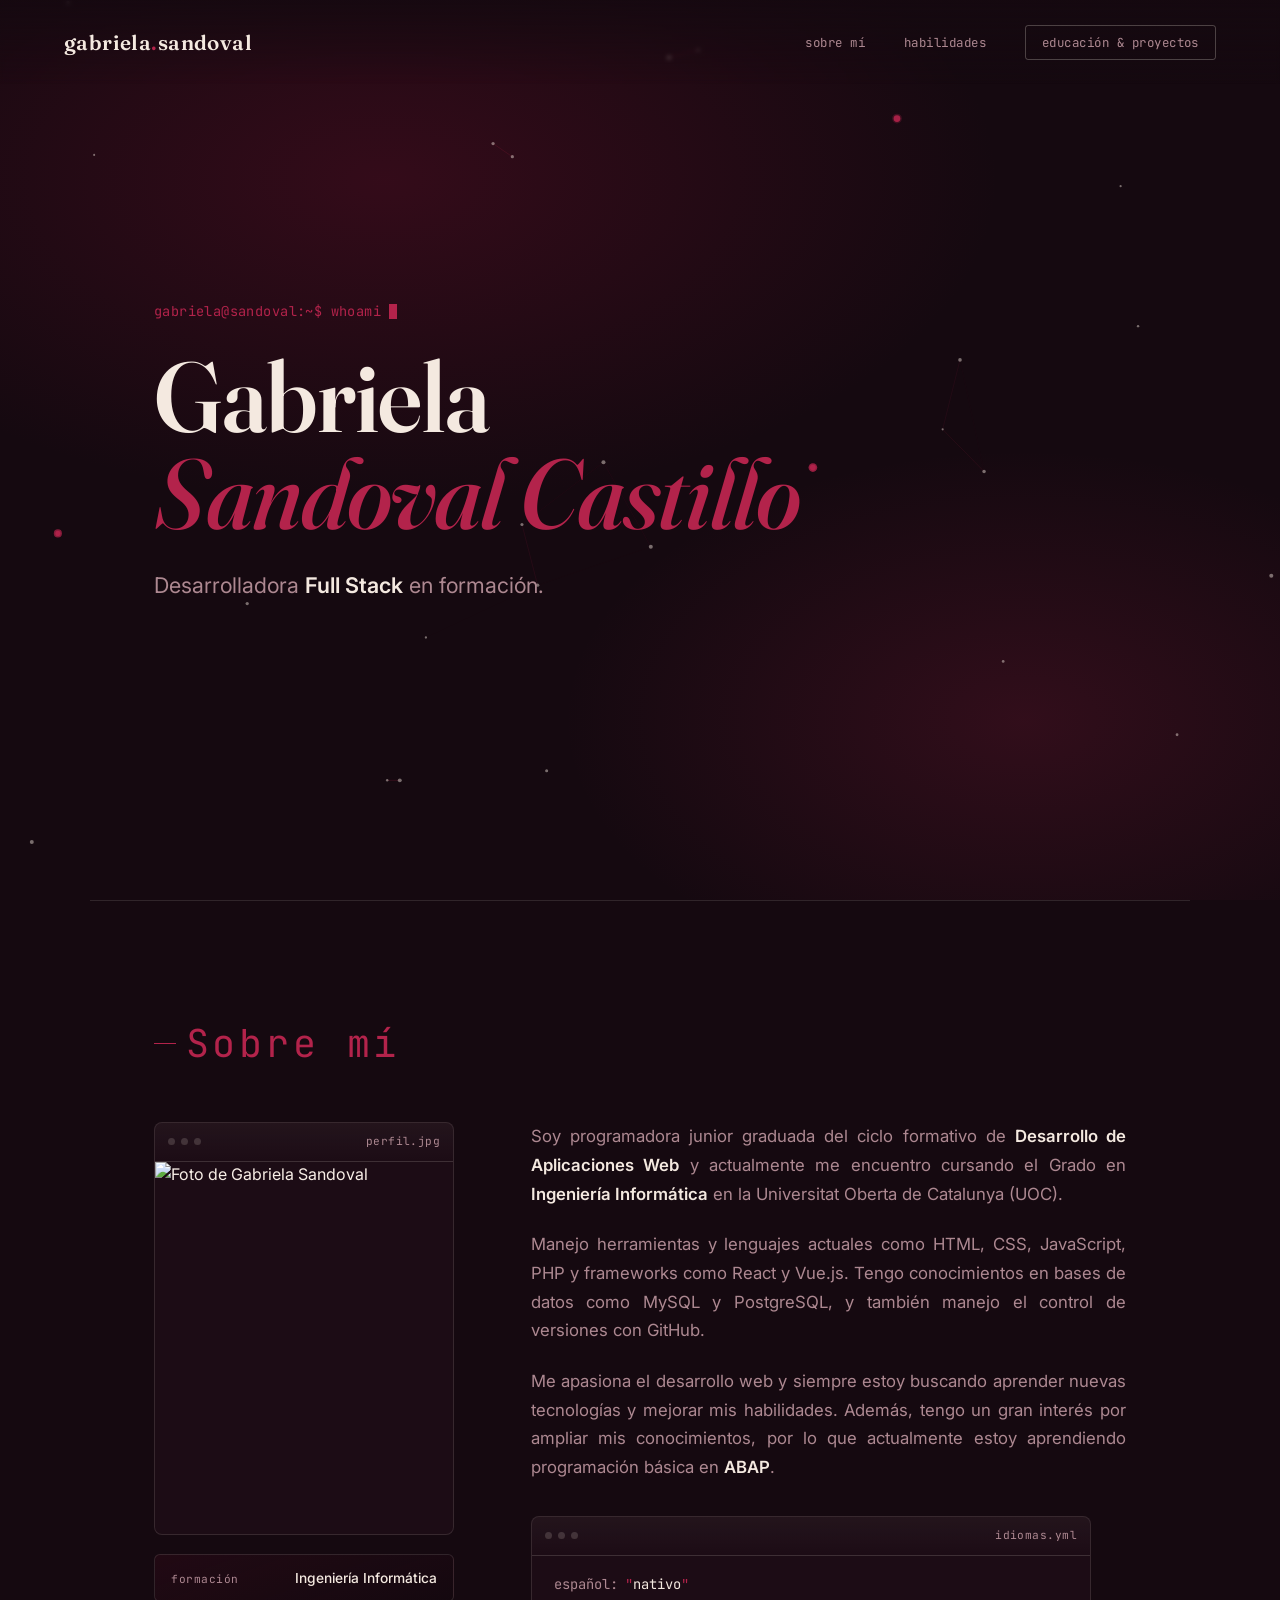
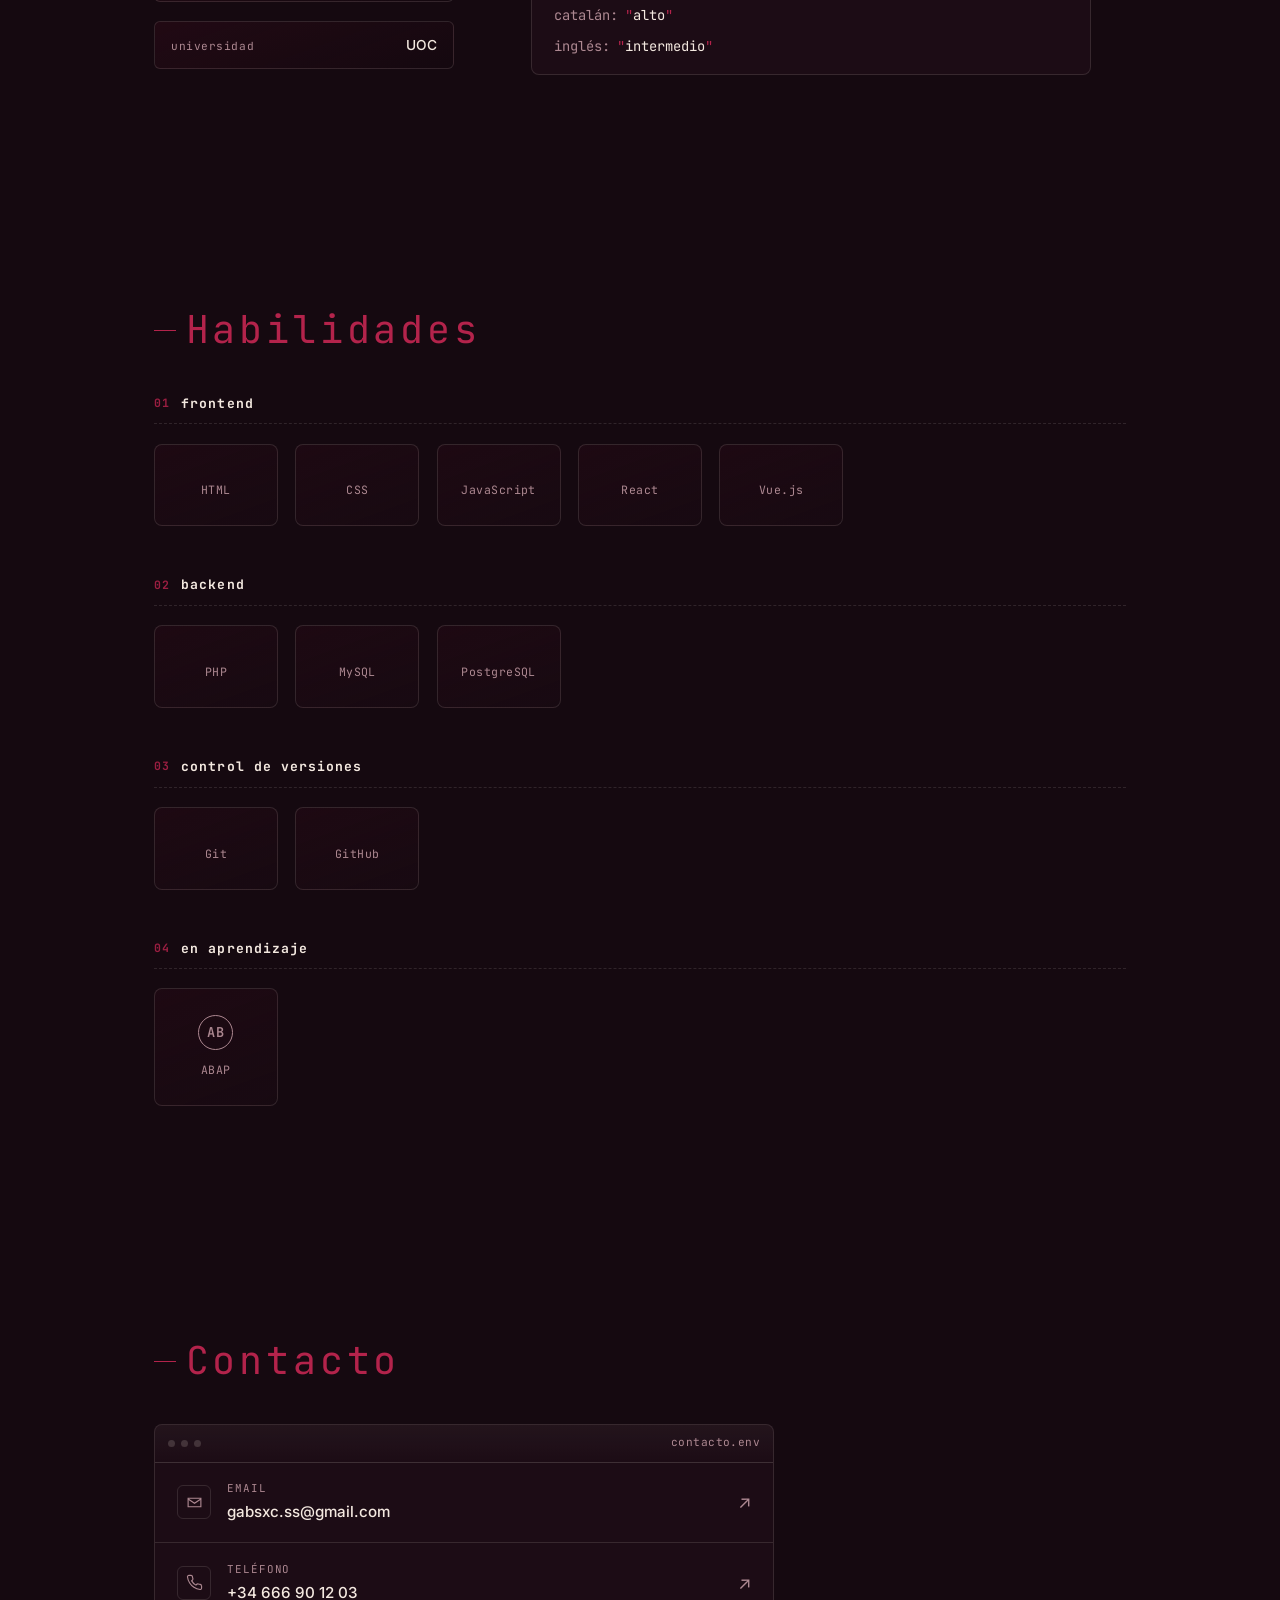
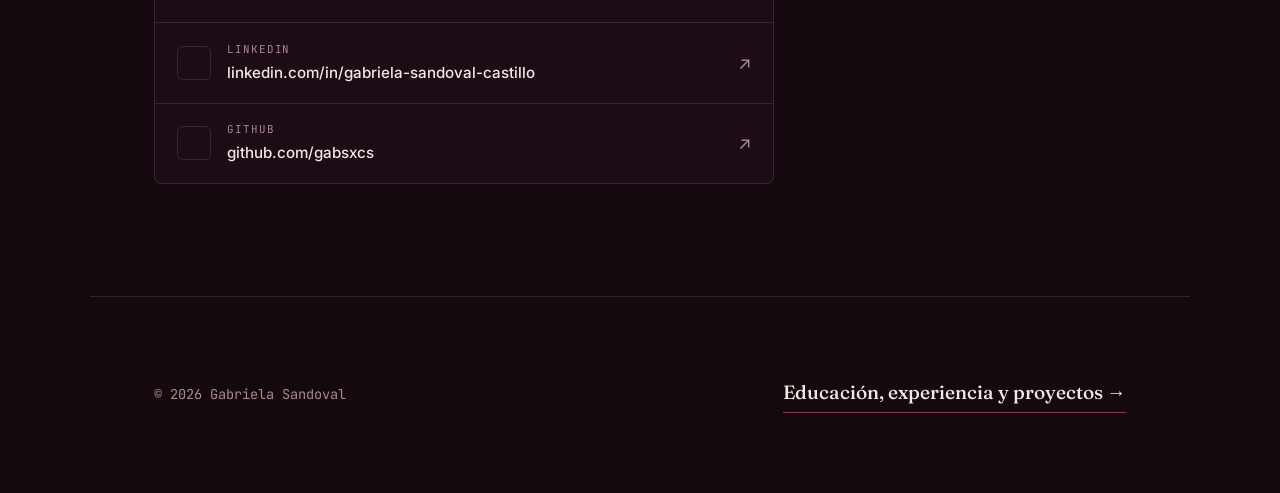
==== commit 9d79b95c: "portafolioV4" ====
--- a/index.html
+++ b/index.html
@@ -29,8 +29,7 @@
   <div class="hero-content">
     <div class="prompt-line mono">gabriela@sandoval:~$ whoami<span class="cursor"></span></div>
     <h1 class="name">Gabriela<br><em>Sandoval Castillo </em></h1>
-    <p class="role-tag">Desarrolladora <strong>Full Stack</strong> en formación — construyendo mi camino en la ingeniería informática.</p>
-    <p class="hero-desc">Técnico Superior en Desarrollo de Aplicaciones Web, actualmente cursando el grado en Ingeniería Informática. Aprendiendo, programando y creando algo nuevo cada semana.</p>
+    <p class="role-tag">Desarrolladora <strong>Full Stack</strong> en formación.</p>
   </div>
 </section>
 
@@ -64,7 +63,6 @@
 
         <p>Me apasiona el desarrollo web y siempre estoy buscando aprender nuevas tecnologías y mejorar mis habilidades. Además, tengo un gran interés por ampliar mis conocimientos, por lo que actualmente estoy aprendiendo programación básica en <strong>ABAP</strong>.</p>
 
-        <!-- Bloque de idiomas, estilo terminal -->
         <div class="frame terminal-block">
           <div class="frame-bar">
             <span class="dot"></span><span class="dot"></span><span class="dot"></span>
@@ -74,7 +72,7 @@
             <div class="yml-row"><span class="yml-key">español:</span><span class="yml-val">nativo</span></div>
             <div class="yml-row"><span class="yml-key">catalán:</span><span class="yml-val">alto</span></div>
             <div class="yml-row"><span class="yml-key">inglés:</span><span class="yml-val">intermedio</span></div>
-            <div class="yml-row"><span class="yml-key">tailandés:</span><span class="yml-val">básico</span></div>
+            <!-- <div class="yml-row"><span class="yml-key">tailandés:</span><span class="yml-val">básico</span></div> -->
           </div>
         </div>
     </div>
--- a/styles/styles.css
+++ b/styles/styles.css
@@ -553,11 +553,9 @@
   }
 
 
-
-  /* ---------- Hero secundario (más corto) ---------- */
 .hero-sub{ min-height: 65svh; }
 
-/* ---------- Timeline (Educación) ---------- */
+/* ---------- (Educación) ---------- */
 .timeline{ position: relative; }
 
 .timeline-item{
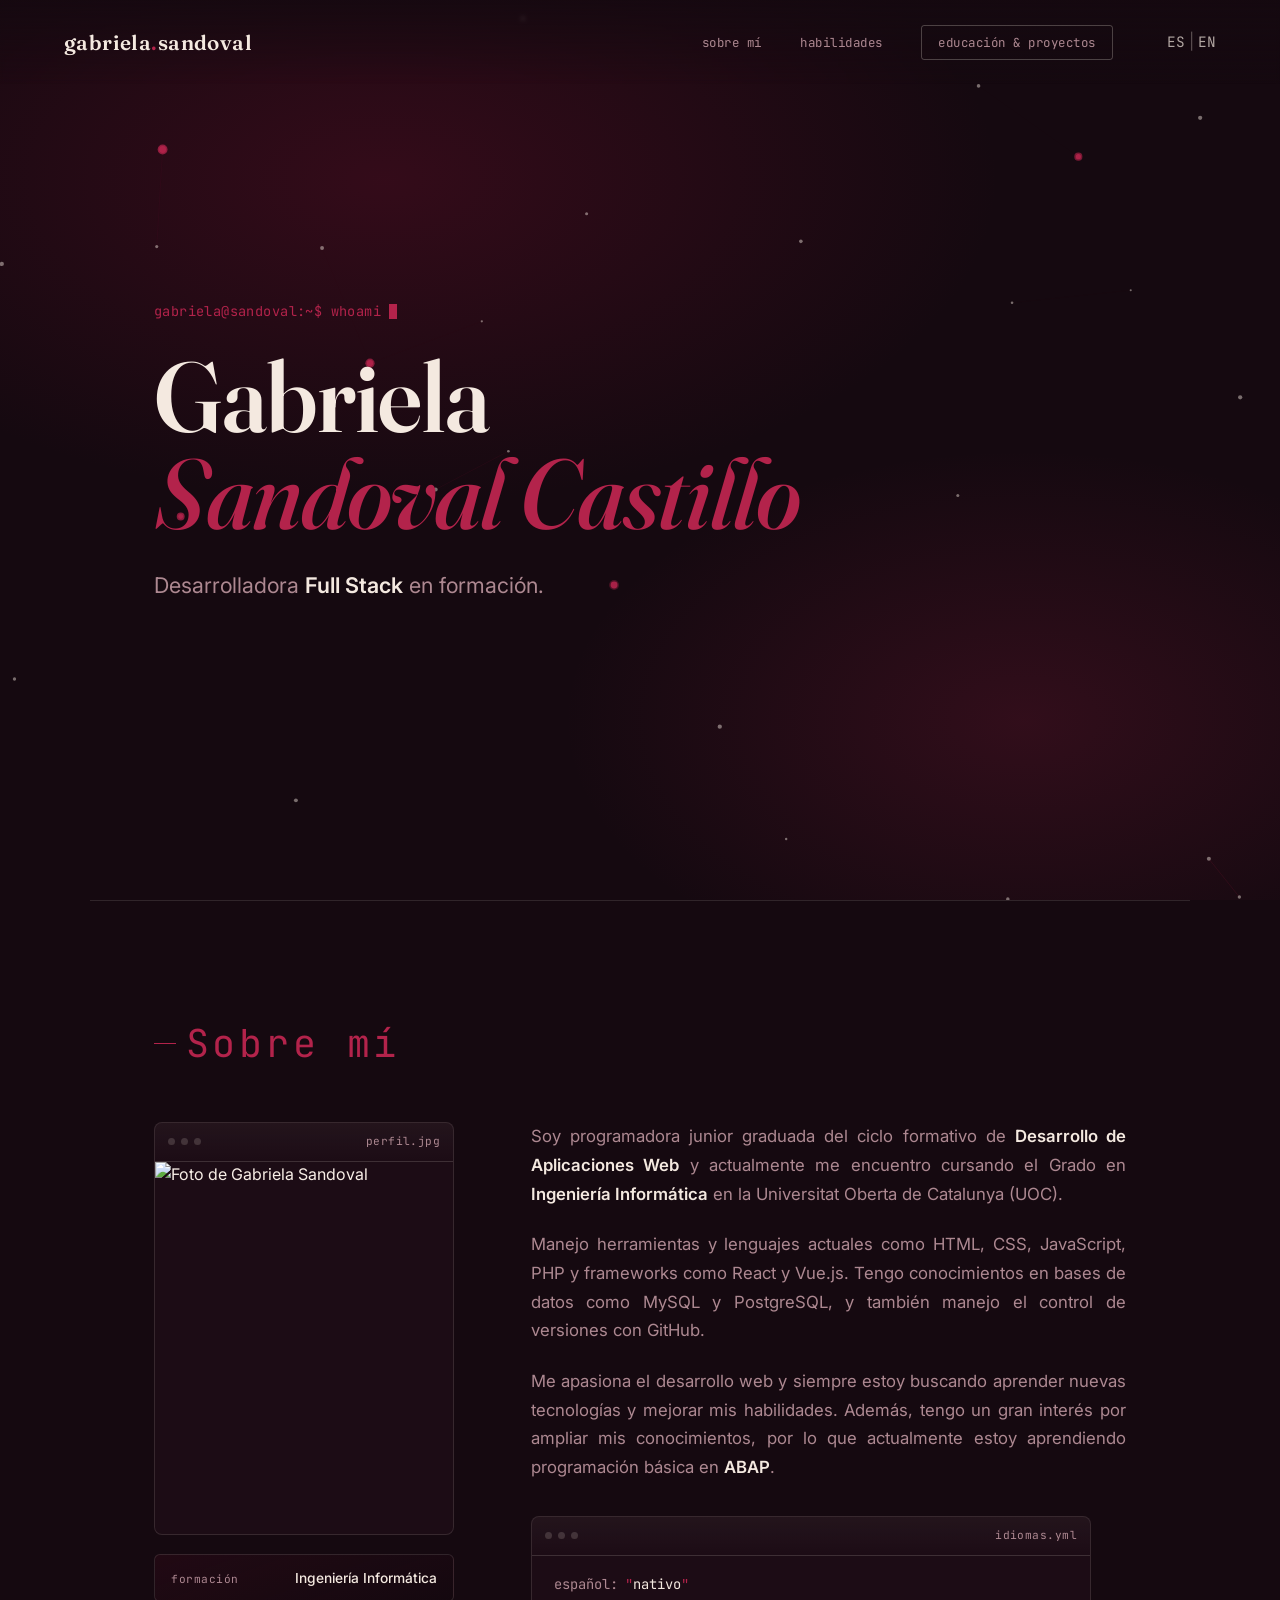
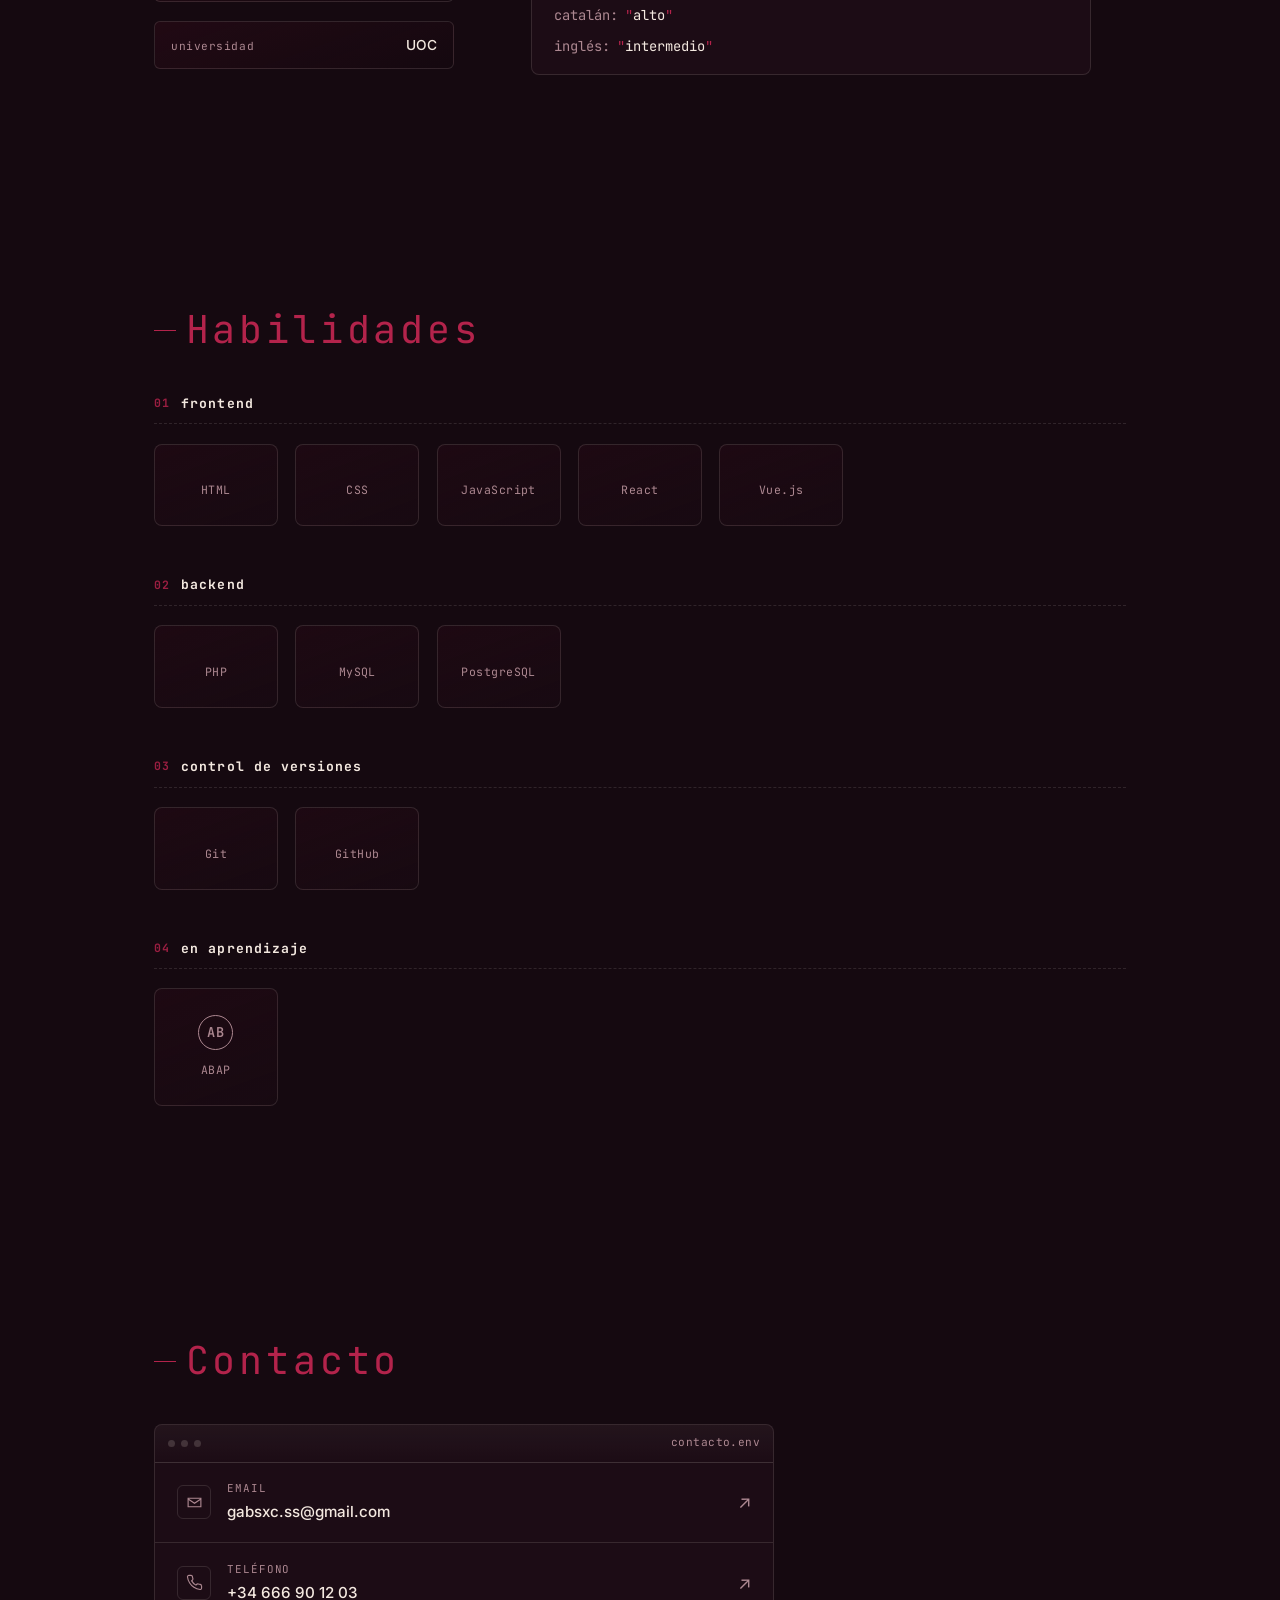
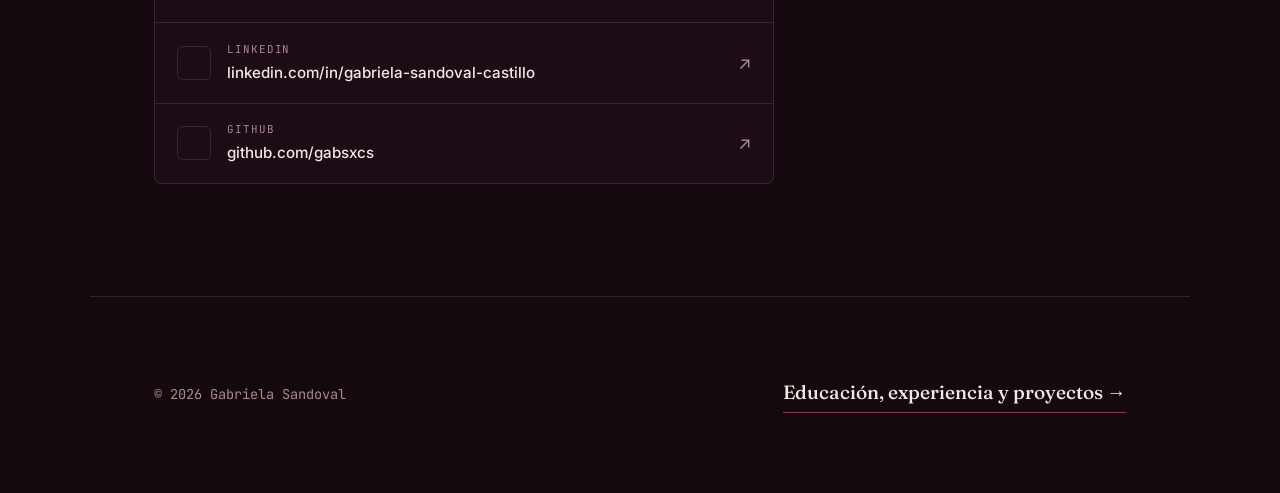
==== commit 89ea8d2b: "ingles5" ====
--- a/index.html
+++ b/index.html
@@ -9,6 +9,7 @@
 <link href="https://fonts.googleapis.com/css2?family=Fraunces:ital,opsz,wght@0,9..144,300;0,9..144,500;0,9..144,600;0,9..144,700;1,9..144,500&family=Inter:wght@400;500;600;700&family=JetBrains+Mono:wght@400;500;600&display=swap" rel="stylesheet">
 <link rel="stylesheet" href="https://cdn.jsdelivr.net/npm/devicon@2.15.1/devicon.min.css">
 <script src="./script/script.js" defer></script>
+<script src="./script/idiomas.js" defer></script>
 <link rel="stylesheet" href="./styles/styles.css">
 </head>
 <body>
@@ -17,9 +18,15 @@
   <div class="logo">gabriela<span>.</span>sandoval</div>
   <nav>
     <ul>
-      <li><a href="#sobre-mi">Sobre mí</a></li>
-      <li><a href="#habilidades">Habilidades</a></li>
-      <li><a href="./experience.html" class="nav-cta">Educación &amp; Proyectos</a></li>
+      <li><a href="#sobre-mi" data-lang="nav_sobre_mi">Sobre mí</a></li>
+      <li><a href="#habilidades" data-lang="nav_habilidades">Habilidades</a></li>
+      <li><a href="./experience.html" class="nav-cta" data-lang="nav_educacion">Educación &amp; Proyectos</a></li>
+      <!-- BOTONES DE IDIOMA -->
+      <li style="margin-left: 1rem;">
+        <button class="lang-btn" onclick="cambiarIdioma('es')">ES</button>
+        <span style="opacity:0.3">|</span>
+        <button class="lang-btn" onclick="cambiarIdioma('en')">EN</button>
+      </li>
     </ul>
   </nav>
 </header>
@@ -29,12 +36,12 @@
   <div class="hero-content">
     <div class="prompt-line mono">gabriela@sandoval:~$ whoami<span class="cursor"></span></div>
     <h1 class="name">Gabriela<br><em>Sandoval Castillo </em></h1>
-    <p class="role-tag">Desarrolladora <strong>Full Stack</strong> en formación.</p>
+    <p class="role-tag" data-lang="hero_role">Desarrolladora <strong>Full Stack</strong> en formación.</p>
   </div>
 </section>
 
 <section class="page-section reveal" id="sobre-mi">
-  <div class="eyebrow mono">Sobre mí</div>
+  <div class="eyebrow mono" data-lang="eyebrow_sobre_mi">Sobre mí</div>
   
   <div class="about-grid">
     <div class="about-visual">
@@ -47,21 +54,21 @@
       </div>
 
       <div class="status-chip">
-        <span class="label mono">formación</span>
-        <span class="value">Ingeniería Informática</span>
+        <span class="label mono" data-lang="label_formacion">formación</span>
+        <span class="value" data-lang="val_formacion">Ingeniería Informática</span>
       </div>
       <div class="status-chip">
-        <span class="label mono">universidad</span>
+        <span class="label mono" data-lang="label_universidad">universidad</span>
         <span class="value">UOC</span>
       </div>
     </div>
 
     <div class="about-text">
-        <p>Soy programadora junior graduada del ciclo formativo de <strong>Desarrollo de Aplicaciones Web</strong> y actualmente me encuentro cursando el Grado en <strong>Ingeniería Informática</strong> en la Universitat Oberta de Catalunya (UOC).</p>
+        <p data-lang="about_p1">Soy programadora junior graduada del ciclo formativo de <strong>Desarrollo de Aplicaciones Web</strong> y actualmente me encuentro cursando el Grado en <strong>Ingeniería Informática</strong> en la Universitat Oberta de Catalunya (UOC).</p>
         
-        <p>Manejo herramientas y lenguajes actuales como HTML, CSS, JavaScript, PHP y frameworks como React y Vue.js. Tengo conocimientos en bases de datos como MySQL y PostgreSQL, y también manejo el control de versiones con GitHub.</p>
+        <p data-lang="about_p2">Manejo herramientas y lenguajes actuales como HTML, CSS, JavaScript, PHP y frameworks como React y Vue.js. Tengo conocimientos en bases de datos como MySQL y PostgreSQL, y también manejo el control de versiones con GitHub.</p>
 
-        <p>Me apasiona el desarrollo web y siempre estoy buscando aprender nuevas tecnologías y mejorar mis habilidades. Además, tengo un gran interés por ampliar mis conocimientos, por lo que actualmente estoy aprendiendo programación básica en <strong>ABAP</strong>.</p>
+        <p data-lang="about_p3">Me apasiona el desarrollo web y siempre estoy buscando aprender nuevas tecnologías y mejorar mis habilidades. Además, tengo un gran interés por ampliar mis conocimientos, por lo que actualmente estoy aprendiendo programación básica en <strong>ABAP</strong>.</p>
 
         <div class="frame terminal-block">
           <div class="frame-bar">
@@ -69,10 +76,9 @@
             <span class="frame-name mono">idiomas.yml</span>
           </div>
           <div class="terminal-body mono">
-            <div class="yml-row"><span class="yml-key">español:</span><span class="yml-val">nativo</span></div>
-            <div class="yml-row"><span class="yml-key">catalán:</span><span class="yml-val">alto</span></div>
-            <div class="yml-row"><span class="yml-key">inglés:</span><span class="yml-val">intermedio</span></div>
-            <!-- <div class="yml-row"><span class="yml-key">tailandés:</span><span class="yml-val">básico</span></div> -->
+            <div class="yml-row"><span class="yml-key" data-lang="lang_es">español:</span><span class="yml-val" data-lang="lvl_native">nativo</span></div>
+            <div class="yml-row"><span class="yml-key" data-lang="lang_ca">catalán:</span><span class="yml-val" data-lang="lvl_high">alto</span></div>
+            <div class="yml-row"><span class="yml-key" data-lang="lang_en">inglés:</span><span class="yml-val" data-lang="lvl_intermediate">intermedio</span></div>
           </div>
         </div>
     </div>
@@ -80,7 +86,7 @@
 </section>
 
 <section class="page-section reveal" id="habilidades">
-  <div class="eyebrow mono">Habilidades</div>
+  <div class="eyebrow mono" data-lang="eyebrow_habilidades">Habilidades</div>
 
   <div class="skill-category">
     <h3 class="skill-cat-title mono"><span class="cat-index">01</span> Frontend</h3>
@@ -103,7 +109,7 @@
   </div>
 
   <div class="skill-category">
-    <h3 class="skill-cat-title mono"><span class="cat-index">03</span> Control de versiones</h3>
+    <h3 class="skill-cat-title mono"><span class="cat-index">03</span> <span data-lang="cat_version_control">Control de versiones</span></h3>
     <div class="skill-cards">
       <div class="skill-card"><i class="devicon-git-plain"></i><span>Git</span></div>
       <div class="skill-card"><i class="devicon-github-original"></i><span>GitHub</span></div>
@@ -111,7 +117,7 @@
   </div>
 
   <div class="skill-category">
-    <h3 class="skill-cat-title mono"><span class="cat-index">04</span> En aprendizaje</h3>
+    <h3 class="skill-cat-title mono"><span class="cat-index">04</span> <span data-lang="cat_learning">En aprendizaje</span></h3>
     <div class="skill-cards">
       <div class="skill-card skill-card--badge">
         <span class="badge-glyph">AB</span>
@@ -123,14 +129,14 @@
 </section>
 
 <section class="page-section reveal" id="contacto">
-  <div class="eyebrow mono">Contacto</div>
+  <div class="eyebrow mono" data-lang="eyebrow_contacto">Contacto</div>
 
   <div class="contact-terminal">
     <div class="frame-bar">
       <span class="dot"></span><span class="dot"></span><span class="dot"></span>
       <span class="frame-name mono">contacto.env</span>
     </div>
-
+ 
     <div class="contact-body">
 
       <a href="https://mail.google.com/mail/?view=cm&fs=1&to=gabsxc.ss@gmail.com" target="_blank" rel="noopener" class="contact-row">
@@ -149,7 +155,7 @@
           <svg viewBox="0 0 24 24" fill="none" stroke="currentColor" stroke-width="1.6"><path d="M22 16.9v3a2 2 0 0 1-2.2 2 19.8 19.8 0 0 1-8.6-3.1 19.5 19.5 0 0 1-6-6A19.8 19.8 0 0 1 2.1 4.2 2 2 0 0 1 4.1 2h3a2 2 0 0 1 2 1.7c.1.9.3 1.8.6 2.7a2 2 0 0 1-.5 2.1L8 9.7a16 16 0 0 0 6 6l1.2-1.2a2 2 0 0 1 2.1-.5c.9.3 1.8.5 2.7.6a2 2 0 0 1 1.7 2z"/></svg>
         </span>
         <span class="contact-text">
-          <span class="contact-label mono">TELÉFONO</span>
+          <span class="contact-label mono" data-lang="contact_phone">TELÉFONO</span>
           <span class="contact-value">+34 666 90 12 03</span>
         </span>
         <span class="contact-arrow">↗</span>
@@ -179,7 +185,7 @@
 
 <footer>
   <p class="mono">© 2026 Gabriela Sandoval</p>
-  <a href="./experience.html" class="next-link">Educación, experiencia y proyectos →</a>
+  <a href="./experience.html" class="next-link" data-lang="footer_next">Educación, experiencia y proyectos →</a>
 </footer>
 
 </body>
--- a/styles/styles.css
+++ b/styles/styles.css
@@ -85,6 +85,21 @@
   a:focus-visible, button:focus-visible{
     outline: 2px solid var(--burgundy-bright);
     outline-offset: 3px;
+  }
+
+  .lang-btn {
+    background: transparent;
+    border: none;
+    color: inherit;
+    font-family: 'JetBrains Mono', monospace;
+    font-size: 0.9rem;
+    cursor: pointer;
+    opacity: 0.7;
+    transition: opacity 0.2s;
+  }
+  .lang-btn:hover, .lang-btn.active {
+    opacity: 1;
+    font-weight: bold;
   }
 
   /* ---------- Hero ---------- */
@@ -404,7 +419,6 @@
 }
 .skill-card:hover span{ color: var(--cream); }
 
-/* Badge para tecnologías sin logo en la librería (ej. ABAP) */
 .skill-card--badge .badge-glyph{
   width: 2.2rem;
   height: 2.2rem;
@@ -610,7 +624,7 @@
   margin-top: 0.5rem;
 }
 
-/* ---------- Job cards (Experiencia) ---------- */
+/* ---------- Experiencia ---------- */
 .job-card{
   border: 1px solid var(--line);
   border-radius: 8px;
@@ -648,7 +662,7 @@
   gap: 0.35rem;
 }
 
-/* ---------- Project cards ---------- */
+/* ---------- Project cards  ---------- */
 .project-grid{
   display: grid;
   grid-template-columns: repeat(auto-fill, minmax(280px, 1fr));
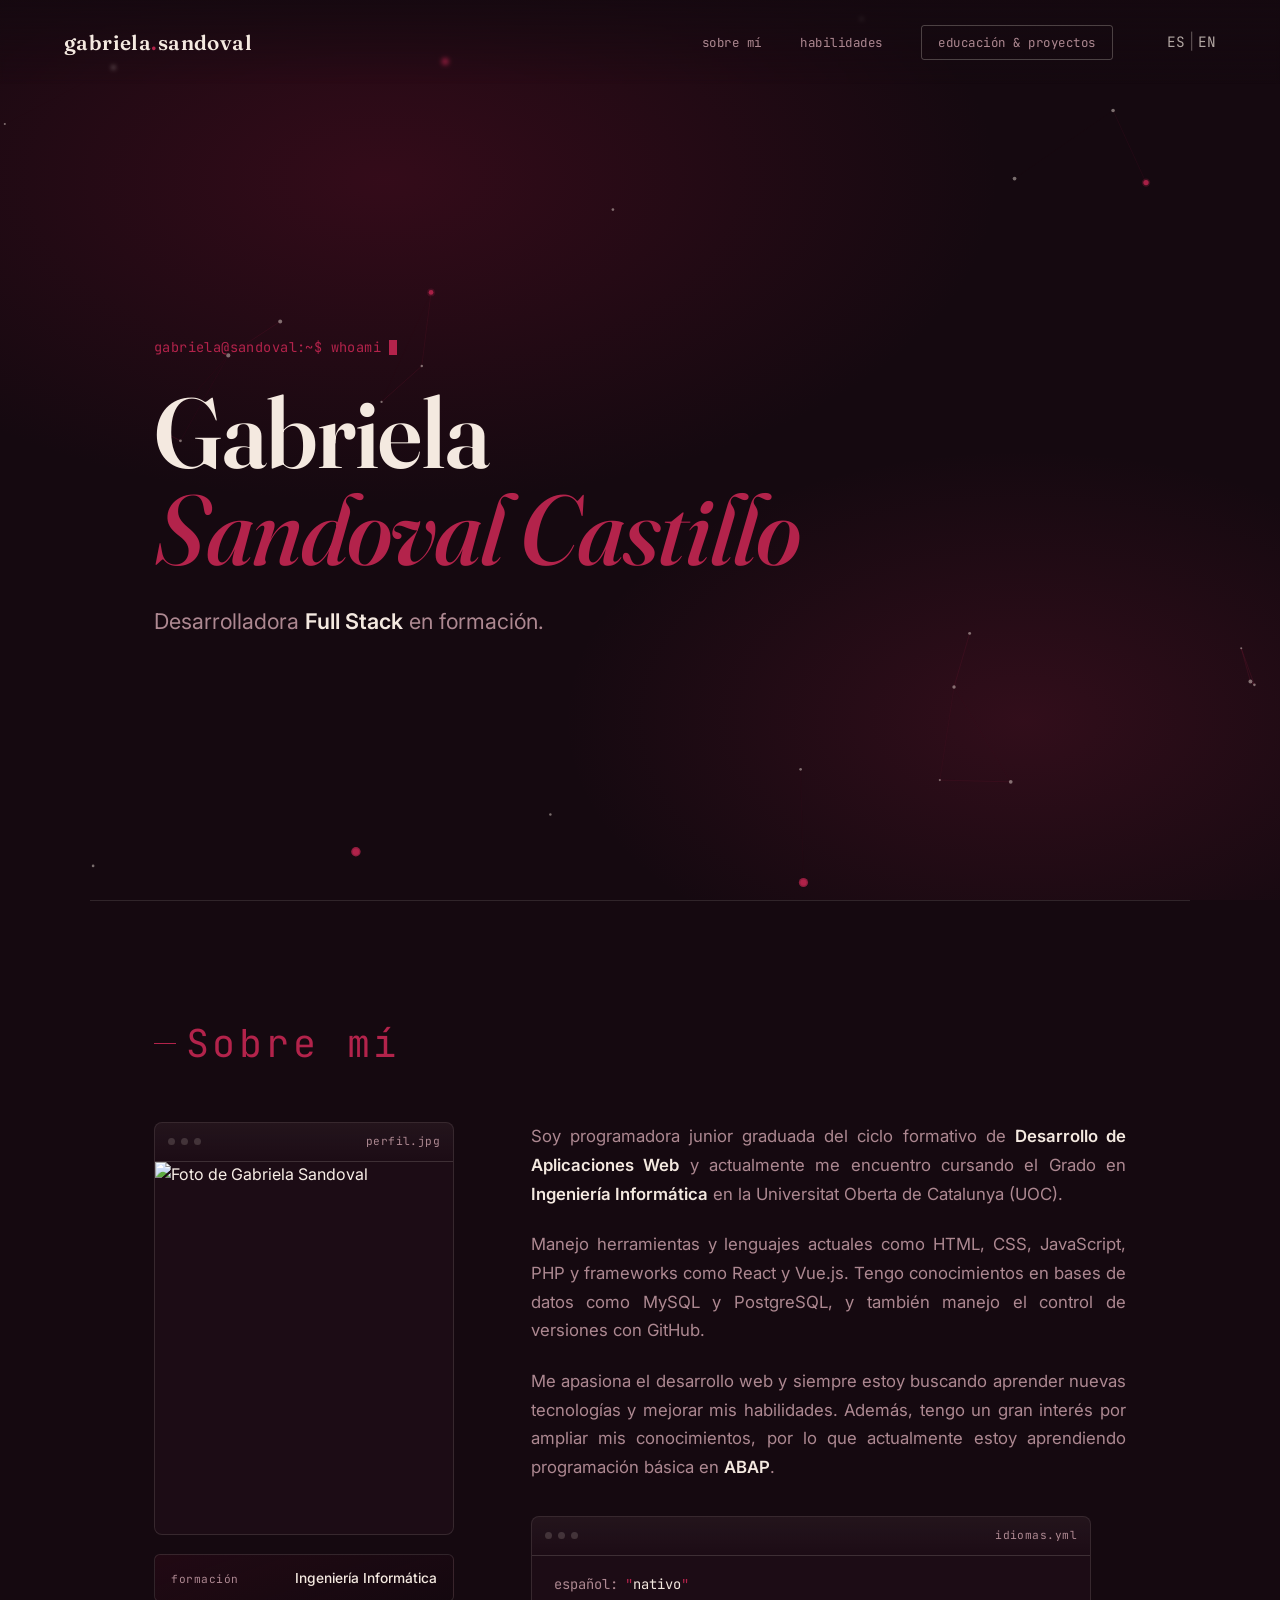
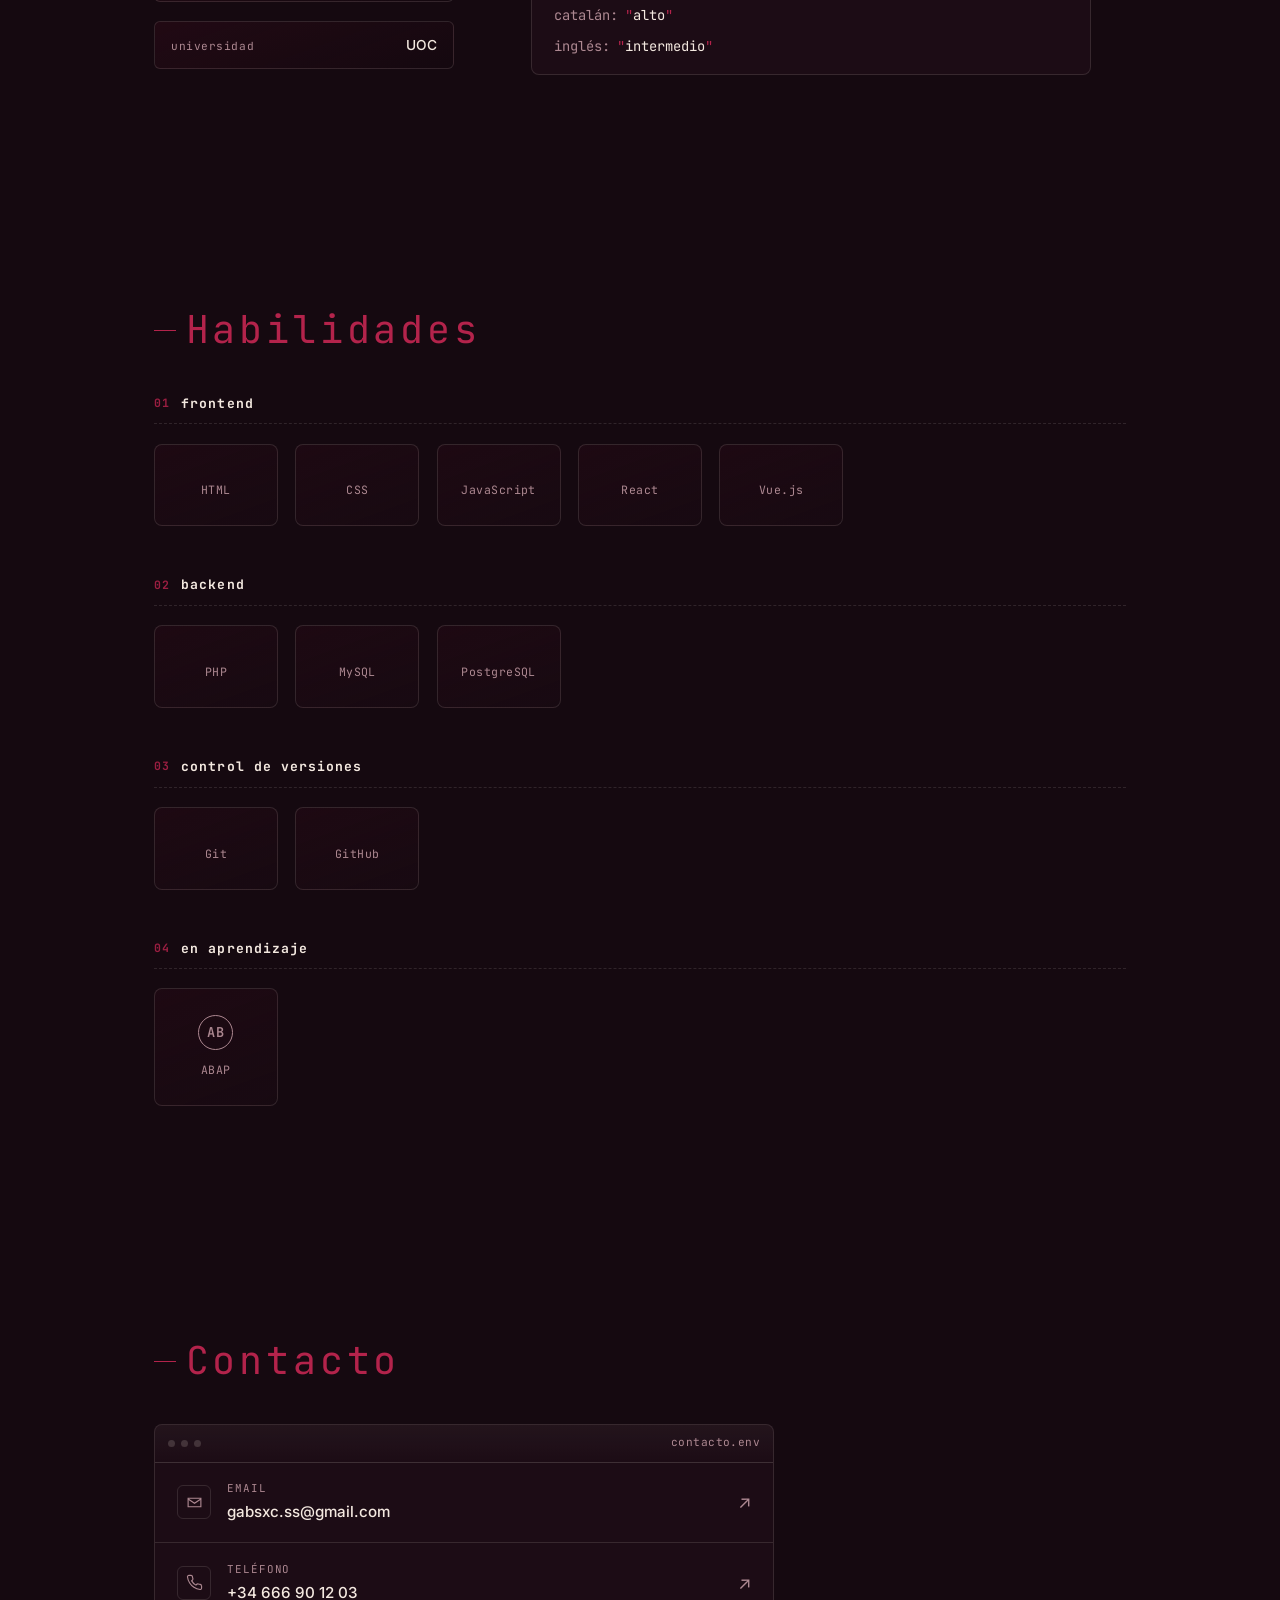
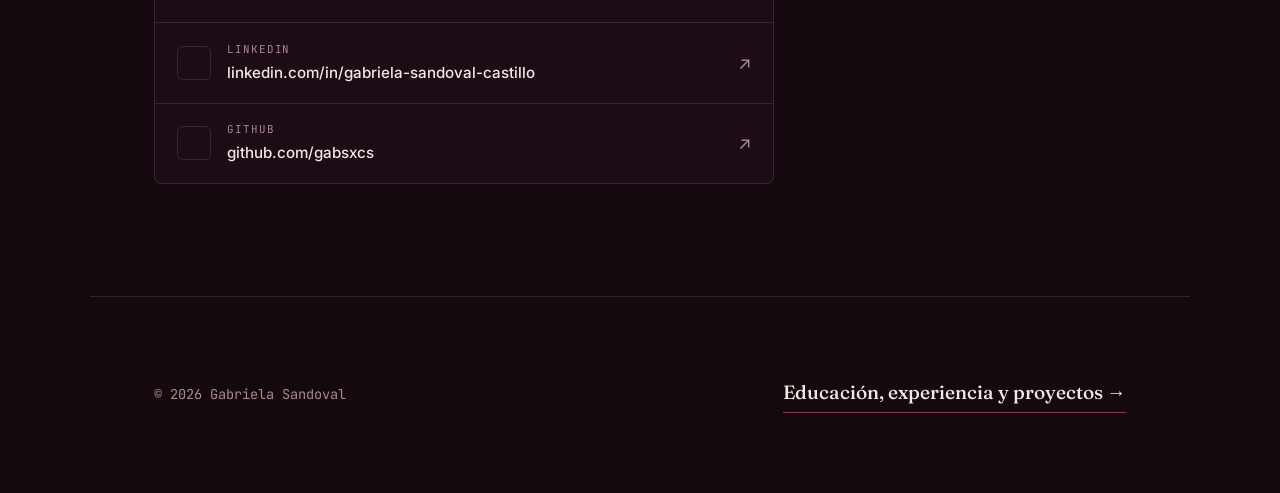
==== commit 964c1442: "inglesv6" ====
--- a/index.html
+++ b/index.html
@@ -16,12 +16,20 @@
 
 <header>
   <div class="logo">gabriela<span>.</span>sandoval</div>
-  <nav>
+
+  <button class="menu-toggle" aria-label="Abrir menú">
+    <svg viewBox="0 0 24 24" width="28" height="28" stroke="currentColor" stroke-width="2" fill="none" stroke-linecap="round" stroke-linejoin="round">
+      <line x1="3" y1="12" x2="21" y2="12"></line>
+      <line x1="3" y1="6" x2="21" y2="6"></line>
+      <line x1="3" y1="18" x2="21" y2="18"></line>
+    </svg>
+  </button>
+
+  <nav class="nav-menu">
     <ul>
       <li><a href="#sobre-mi" data-lang="nav_sobre_mi">Sobre mí</a></li>
       <li><a href="#habilidades" data-lang="nav_habilidades">Habilidades</a></li>
       <li><a href="./experience.html" class="nav-cta" data-lang="nav_educacion">Educación &amp; Proyectos</a></li>
-      <!-- BOTONES DE IDIOMA -->
       <li style="margin-left: 1rem;">
         <button class="lang-btn" onclick="cambiarIdioma('es')">ES</button>
         <span style="opacity:0.3">|</span>
--- a/styles/styles.css
+++ b/styles/styles.css
@@ -102,6 +102,80 @@
     font-weight: bold;
   }
 
+.menu-toggle {
+  display: none;
+  background: transparent;
+  border: none;
+  color: inherit;
+  cursor: pointer;
+  padding: 0.5rem;
+}
+
+@media (max-width: 768px) {
+  .menu-toggle {
+    display: block;
+    z-index: 100;
+  }
+
+  .nav-menu {
+    position: absolute;
+    top: calc(100% - 1px);
+    left: 0;
+    width: 100%;
+    background: linear-gradient(180deg, rgba(21,9,16,0.98), rgba(21,9,16,0.94));
+    backdrop-filter: blur(12px);
+    padding: 1.8rem 0 2.2rem;
+    border-bottom: 1px solid rgba(244,233,224,0.08);
+    box-shadow: 0 20px 40px -10px rgba(0,0,0,0.5);
+    z-index: 99;
+
+    /* animación en vez de display:none/block */
+    opacity: 0;
+    transform: translateY(-8px);
+    pointer-events: none;
+    visibility: hidden;
+    transition: opacity 0.25s ease, transform 0.25s ease, visibility 0.25s;
+  }
+
+  .nav-menu.active {
+    opacity: 1;
+    transform: translateY(0);
+    pointer-events: auto;
+    visibility: visible;
+  }
+
+  .nav-menu ul {
+    display: flex;
+    flex-direction: column;
+    align-items: center;
+    gap: 1.4rem;
+    margin: 0;
+    padding: 0;
+  }
+
+  .nav-menu ul li {
+    width: 100%;
+    text-align: center;
+  }
+
+  .nav-menu ul li:not(:last-child) {
+    padding-bottom: 1.4rem;
+    border-bottom: 1px solid rgba(244,233,224,0.06);
+    width: 80%;
+    margin: 0 auto;
+  }
+
+  .nav-menu .nav-cta {
+    display: inline-block;
+  }
+
+  .nav-menu .lang-switch,
+  .nav-menu li[style] {
+    margin-left: 0 !important;
+    padding-top: 0.4rem;
+  }
+}
+
   /* ---------- Hero ---------- */
   .hero{
     position: relative;
@@ -109,6 +183,8 @@
     display: flex;
     align-items: center;
     overflow: hidden;
+    padding-top: clamp(5rem, 15vw, 6.5rem);
+    padding-bottom: 2rem; 
     background:
       radial-gradient(ellipse 80% 60% at 30% 20%, rgba(109,15,43,0.35), transparent 60%),
       radial-gradient(ellipse 60% 50% at 80% 80%, rgba(179,35,75,0.18), transparent 60%),
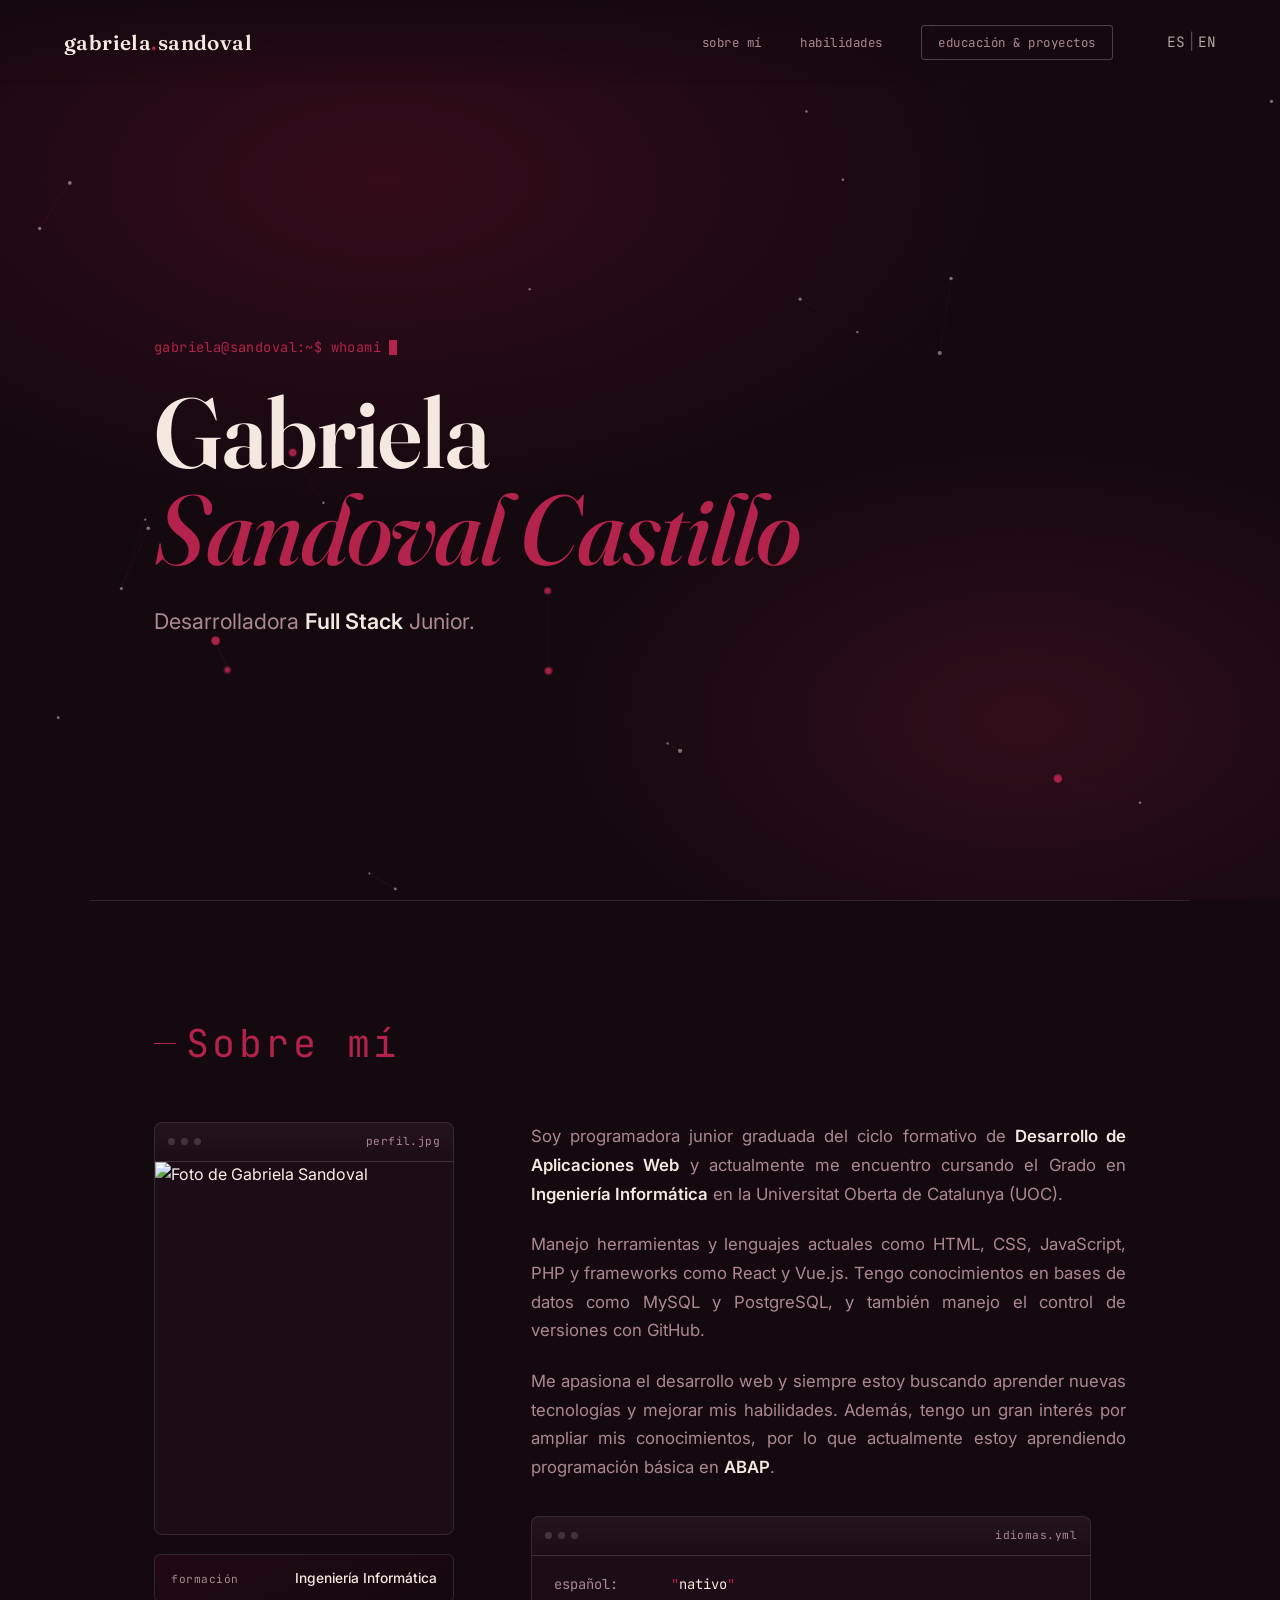
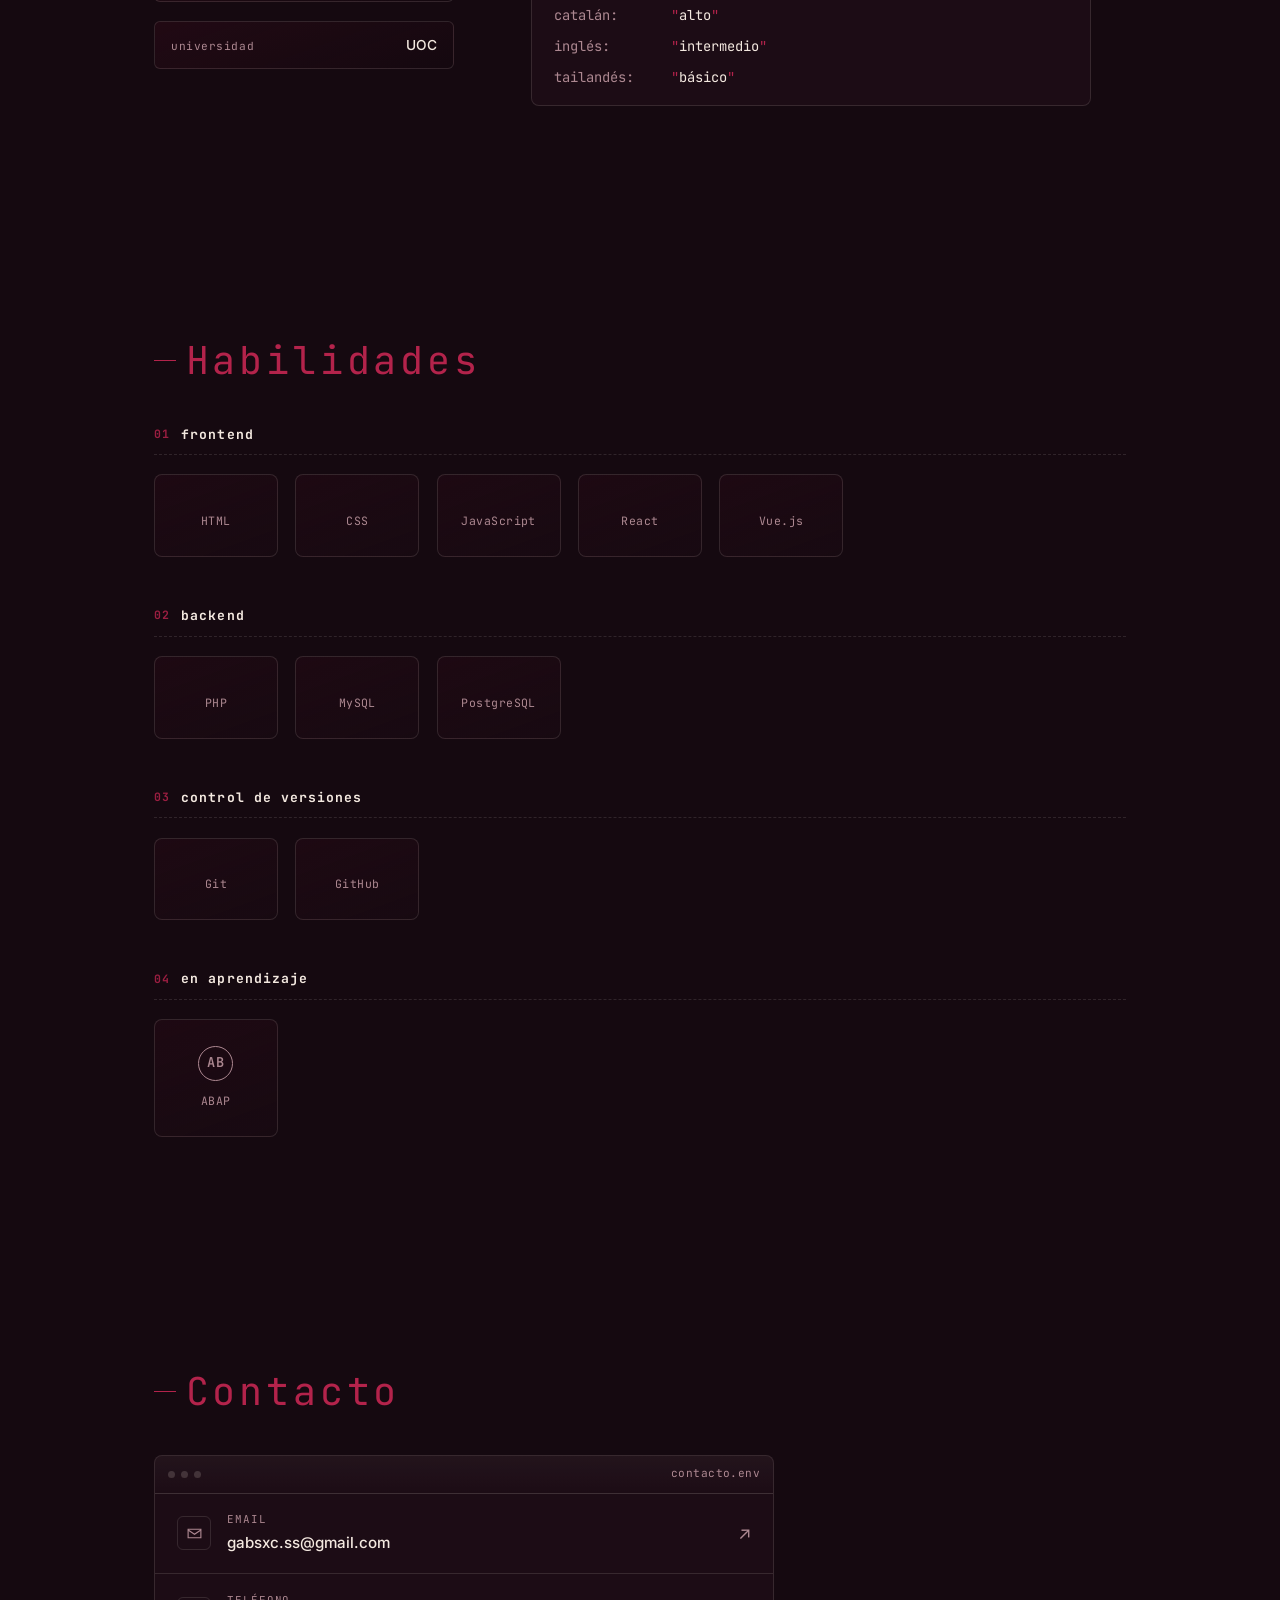
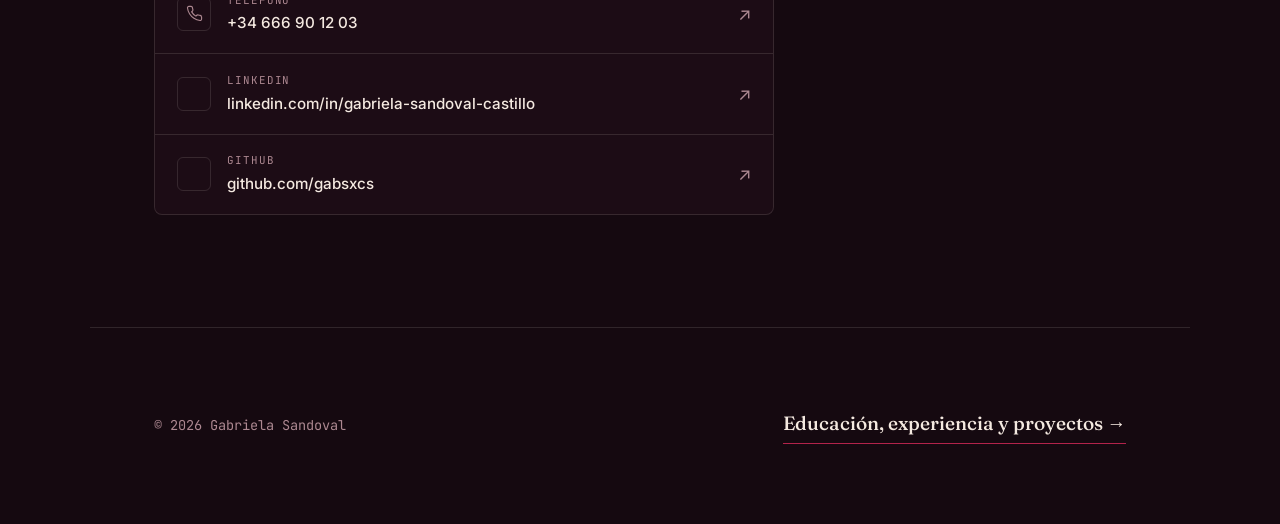
==== commit 8c20b5b4: "thai_certificate" ====
--- a/index.html
+++ b/index.html
@@ -4,6 +4,7 @@
 <meta charset="UTF-8">
 <meta name="viewport" content="width=device-width, initial-scale=1.0">
 <title>Gabriela Sandoval — Desarrolladora Web</title>
+<link rel="icon" type="image/png" href="files/logo_personal.png">
 <link rel="preconnect" href="https://fonts.googleapis.com">
 <link rel="preconnect" href="https://fonts.gstatic.com" crossorigin>
 <link href="https://fonts.googleapis.com/css2?family=Fraunces:ital,opsz,wght@0,9..144,300;0,9..144,500;0,9..144,600;0,9..144,700;1,9..144,500&family=Inter:wght@400;500;600;700&family=JetBrains+Mono:wght@400;500;600&display=swap" rel="stylesheet">
@@ -44,7 +45,7 @@
   <div class="hero-content">
     <div class="prompt-line mono">gabriela@sandoval:~$ whoami<span class="cursor"></span></div>
     <h1 class="name">Gabriela<br><em>Sandoval Castillo </em></h1>
-    <p class="role-tag" data-lang="hero_role">Desarrolladora <strong>Full Stack</strong> en formación.</p>
+    <p class="role-tag" data-lang="hero_role">Desarrolladora <strong>Full Stack</strong> junior.</p>
   </div>
 </section>
 
@@ -87,6 +88,7 @@
             <div class="yml-row"><span class="yml-key" data-lang="lang_es">español:</span><span class="yml-val" data-lang="lvl_native">nativo</span></div>
             <div class="yml-row"><span class="yml-key" data-lang="lang_ca">catalán:</span><span class="yml-val" data-lang="lvl_high">alto</span></div>
             <div class="yml-row"><span class="yml-key" data-lang="lang_en">inglés:</span><span class="yml-val" data-lang="lvl_intermediate">intermedio</span></div>
+            <div class="yml-row"><span class="yml-key" data-lang="lang_th">tailandés:</span><span class="yml-val" data-lang="lvl_basic">básico</span></div>
           </div>
         </div>
     </div>
--- a/styles/styles.css
+++ b/styles/styles.css
@@ -405,9 +405,16 @@
     gap: 0.55rem;
     font-size: 0.86rem;
   }
-  .yml-row{ display: flex; gap: 0.5em; }
-  .yml-key{ color: var(--muted-rose); }
-  .yml-val{ color: var(--cream); }
+  .yml-row{ 
+    display: flex; gap: 0.5em; 
+  }
+  .yml-key{ 
+    color: var(--muted-rose); 
+    min-width: 110px;
+  }
+  .yml-val{ 
+    color: var(--cream); 
+  }
   .yml-val::before, .yml-val::after{
     content: '"';
     color: var(--burgundy-bright);
@@ -738,6 +745,56 @@
   gap: 0.35rem;
 }
 
+/* -----------Certificades----------- */
+.cert-card{
+  border: 1px solid var(--line);
+  border-radius: 8px;
+  background: var(--bg-2);
+  overflow: hidden;
+  margin-bottom: 1.4rem;
+}
+.cert-body{ padding: 1.2rem 1.4rem 1.4rem; }
+.cert-head{
+  display: flex;
+  justify-content: space-between;
+  align-items: baseline;
+  flex-wrap: wrap;
+  gap: 0.5rem;
+}
+.cert-head h3{
+  font-family: 'Fraunces', serif;
+  font-weight: 600;
+  font-size: 1.15rem;
+}
+.cert-date{ font-size: 0.76rem; color: var(--muted-rose); }
+.cert-company{
+  color: var(--burgundy-bright);
+  font-size: 0.9rem;
+  font-weight: 500;
+  margin-top: 0.2rem;
+}
+.cert-list{
+  margin-top: 0.8rem;
+  padding-left: 1.1rem;
+  color: var(--muted-rose);
+  font-size: 0.92rem;
+  display: flex;
+  flex-direction: column;
+  gap: 0.35rem;
+}
+.cert-links{
+  display: flex;
+  gap: 1.2rem;
+  margin-top: 1rem;
+}
+.cert-links a{
+  font-size: 1rem;
+  color: var(--cream);
+  border-bottom: 1px solid var(--burgundy-bright);
+  padding-bottom: 2px;
+}
+.cert-links a:hover{ color: var(--burgundy-bright); }
+
 /* ---------- Project cards  ---------- */
 .project-grid{
   display: grid;
